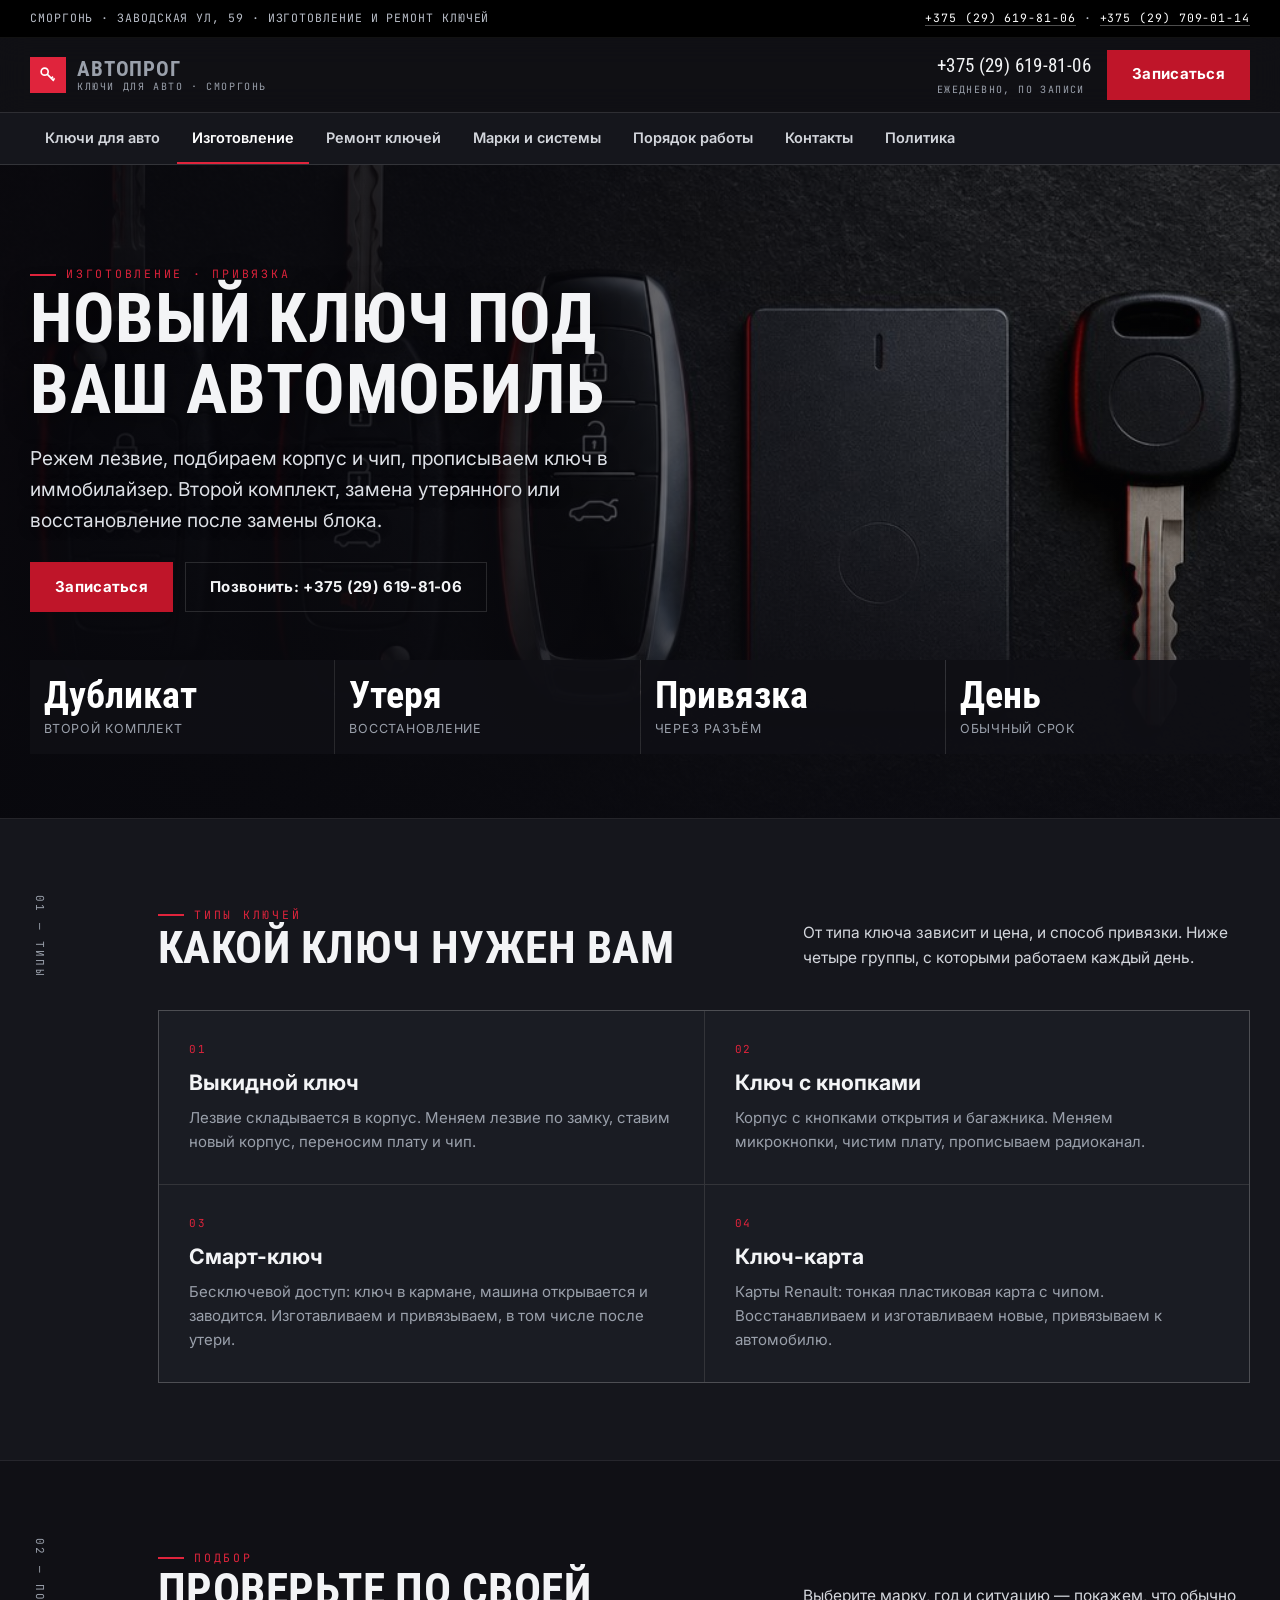
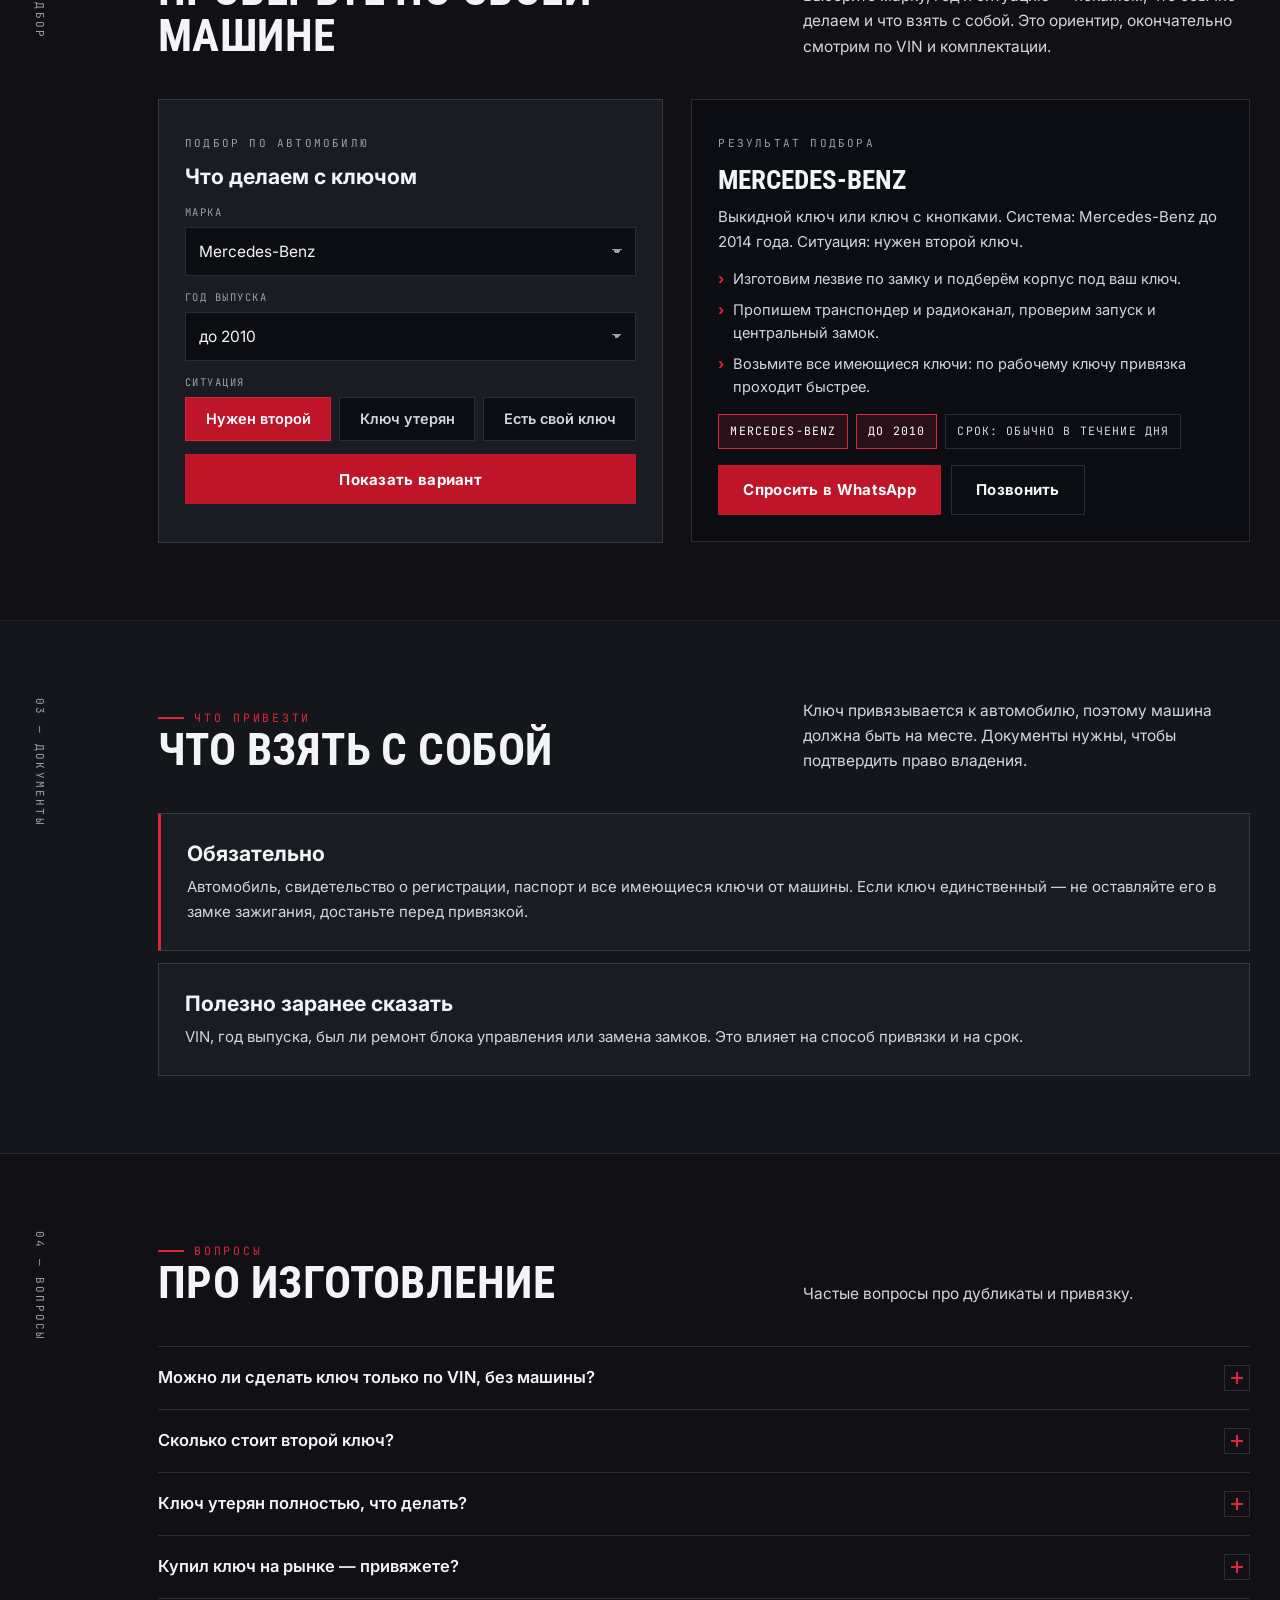
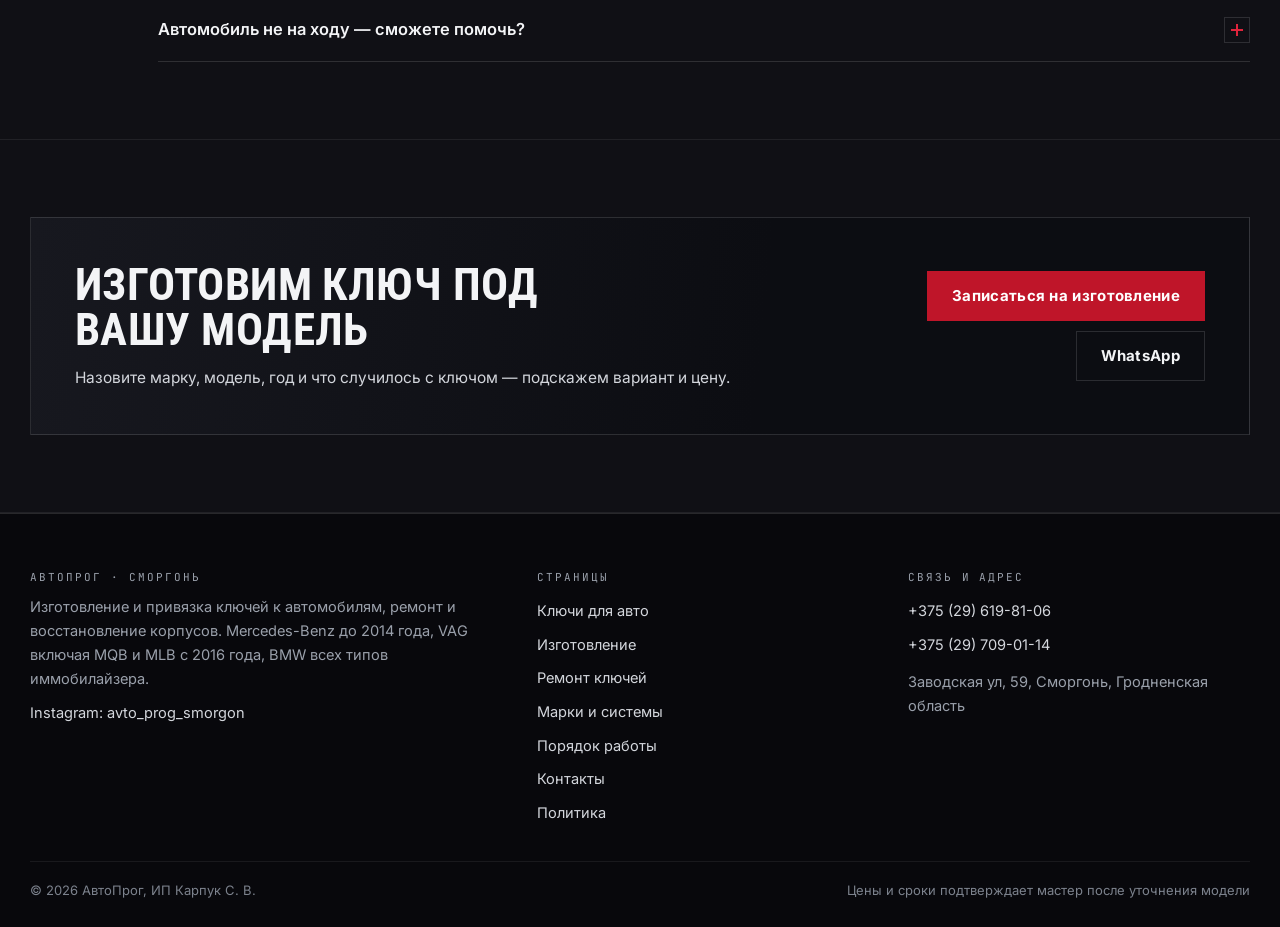
==== izgotovlenie.html @ d02c35fc "Сайт мастерской автомобильных ключей: 7 страниц, подбор ключа по авто, разбор поломки" ====
<!doctype html>
<html lang="ru"><head>
<meta charset="utf-8">
<meta name="viewport" content="width=device-width,initial-scale=1">
<title>Изготовление и привязка ключей к авто — Сморгонь, АвтоПрог</title>
<meta name="description" content="Изготовление дубликата ключа и привязка к иммобилайзеру: Mercedes-Benz до 2014, VAG MQB и MLB с 2016, BMW EWS, CAS, FEM, BDC, ключ-карты Renault. Сморгонь, Заводская 59.">
<meta name="theme-color" content="#101015">
<link rel="icon" href="assets/img/favicon.svg" type="image/svg+xml">
<link rel="preconnect" href="https://fonts.googleapis.com"><link rel="preconnect" href="https://fonts.gstatic.com" crossorigin>
<link href="https://fonts.googleapis.com/css2?family=Roboto+Condensed:wght@400;700&family=Inter:wght@400;500;600;700&family=JetBrains+Mono:wght@400;500&display=swap" rel="stylesheet">
<style>
:root{--bg:#101015;--bg2:#15161C;--panel:#1A1C23;--ink:#F3F4F6;--mut:#9AA0AB;--line:rgba(255,255,255,.13);--red:#E0243C;--red-d:#BF1529}
*{box-sizing:border-box}html{overflow-x:clip;font-size:18px}
body{margin:0;background:var(--bg);color:var(--ink);font-family:Inter,system-ui,sans-serif;line-height:1.6;overflow-x:clip}
img{display:block;max-width:100%}
a{color:inherit;text-decoration:none}
h1,h2{font-family:'Roboto Condensed',Impact,sans-serif;font-weight:700;text-transform:uppercase;line-height:1.02;margin:0}
.wrap{width:min(1220px,100% - 40px);margin:0 auto}
.hdr{position:sticky;top:0;z-index:70;background:rgba(16,16,21,.96);border-bottom:1px solid var(--line)}
.btn{display:inline-flex;align-items:center;min-height:50px;padding:0 24px;background:var(--red-d);color:#fff;font-weight:700;font-size:15px}
.strip{overflow-x:auto;border-bottom:1px solid var(--line);background:var(--bg2)}
.strip a{flex:none;padding:13px 15px;font-size:14.5px;font-weight:600;white-space:nowrap;color:#D3D6DC}
.drawer{position:fixed;inset:0;z-index:140;display:none;background:rgba(6,6,10,.72)}
.drawer[data-open="true"]{display:block}
.drawer__inner{position:fixed;inset:0;background:#101015;padding:18px;overflow-y:auto;display:flex;flex-direction:column}
.is-locked{overflow:hidden}
[hidden]{display:none!important}
</style>
<link rel="stylesheet" href="assets/css/site.v1.css">
</head><body>
<div class="topbar"><div class="wrap topbar__in">
<span>Сморгонь · Заводская ул, 59 · изготовление и ремонт ключей</span>
<span><a href="tel:+375296198106">+375 (29) 619-81-06</a> · <a href="tel:+375297090114">+375 (29) 709-01-14</a></span>
</div></div>
<header class="hdr"><div class="wrap hdr__in">
<a class="logo" href="index.html"><i><svg viewBox="0 0 24 24" width="20" height="20" fill="none" stroke="#fff" stroke-width="2"><circle cx="8" cy="8" r="4.2"/><path d="M11 11l8 8M16 16l2-2M18 18l2-2"/></svg></i><span><b>АвтоПрог</b><span>ключи для авто · Сморгонь</span></span></a>
<span class="hdr__sp"></span>
<a class="hdr__tel" href="tel:+375296198106">+375 (29) 619-81-06<span>ежедневно, по записи</span></a>
<a class="btn" href="kontakty.html">Записаться</a>
<button class="burger" id="burger" aria-label="Меню" aria-expanded="false" aria-controls="drawer"><span></span><span></span><span></span></button>
</div></header>
<nav class="strip" aria-label="Страницы"><div class="wrap strip__in"><a href="index.html">Ключи для авто</a><a href="izgotovlenie.html" aria-current="page">Изготовление</a><a href="remont.html">Ремонт ключей</a><a href="marki.html">Марки и системы</a><a href="poryadok.html">Порядок работы</a><a href="kontakty.html">Контакты</a><a href="politika.html">Политика</a></div></nav>
<main>
<section class="hero"><div class="hero__bg"><img src="assets/img/keys.jpg" alt="Шесть разных автомобильных ключей на тёмной поверхности" fetchpriority="high"></div><div class="wrap hero__in"><span class="kick">Изготовление · привязка</span><h1>Новый ключ под ваш автомобиль</h1><p class="hero__lead">Режем лезвие, подбираем корпус и чип, прописываем ключ в иммобилайзер. Второй комплект, замена утерянного или восстановление после замены блока.</p><div class="hero__cta"><a class="btn" href="kontakty.html">Записаться</a><a class="btn btn--ghost" href="tel:+375296198106">Позвонить: +375 (29) 619-81-06</a></div><div class="hero__figs"><div><b>Дубликат</b><span>второй комплект</span></div><div><b>Утеря</b><span>восстановление</span></div><div><b>Привязка</b><span>через разъём</span></div><div><b>День</b><span>обычный срок</span></div></div></div></section><section class="band band--alt"><div class="wrap"><div class="sect"><div class="sect__side"><span class="mono">01 — типы</span></div><div><div class="sect__head"><div><span class="kick">Типы ключей</span><h2>Какой ключ нужен вам</h2></div><p>От типа ключа зависит и цена, и способ привязки. Ниже четыре группы, с которыми работаем каждый день.</p></div><div class="cards"><div class="card"><span class="card__n">01</span><h3>Выкидной ключ</h3><p>Лезвие складывается в корпус. Меняем лезвие по замку, ставим новый корпус, переносим плату и чип.</p></div><div class="card"><span class="card__n">02</span><h3>Ключ с кнопками</h3><p>Корпус с кнопками открытия и багажника. Меняем микрокнопки, чистим плату, прописываем радиоканал.</p></div><div class="card"><span class="card__n">03</span><h3>Смарт-ключ</h3><p>Бесключевой доступ: ключ в кармане, машина открывается и заводится. Изготавливаем и привязываем, в том числе после утери.</p></div><div class="card"><span class="card__n">04</span><h3>Ключ-карта</h3><p>Карты Renault: тонкая пластиковая карта с чипом. Восстанавливаем и изготавливаем новые, привязываем к автомобилю.</p></div></div></div></div></div></section><section class="band "><div class="wrap"><div class="sect"><div class="sect__side"><span class="mono">02 — подбор</span></div><div><div class="sect__head"><div><span class="kick">Подбор</span><h2>Проверьте по своей машине</h2></div><p>Выберите марку, год и ситуацию — покажем, что обычно делаем и что взять с собой. Это ориентир, окончательно смотрим по VIN и комплектации.</p></div><div class="pick"><div class="pick__form"><span class="mono">Подбор по автомобилю</span><h3 style="margin:8px 0 14px">Что делаем с ключом</h3><div class="fld"><label for="keyMake">Марка</label><select id="keyMake"><option value="mercedes">Mercedes-Benz</option><option value="vag">Volkswagen, Audi, Skoda, Seat</option><option value="bmw">BMW</option><option value="renault">Renault</option><option value="other">Другая марка</option></select></div><div class="fld"><label for="keyYear">Год выпуска</label><select id="keyYear"><option value="old">до 2010</option><option value="mid">2011–2015</option><option value="new">2016–2019</option><option value="fresh">2020 и новее</option></select></div><div class="fld"><label>Ситуация</label><div class="seg" id="keySeg"><button type="button" data-t="second" aria-pressed="true">Нужен второй</button><button type="button" data-t="lost" aria-pressed="false">Ключ утерян</button><button type="button" data-t="bind" aria-pressed="false">Есть свой ключ</button></div></div><button class="btn" type="button" id="pickGo" style="width:100%">Показать вариант</button><p class="msg" id="pickMsg"></p></div><div class="pick__out" id="pickOut2"></div></div></div></div></div></section><section class="band band--alt"><div class="wrap"><div class="sect"><div class="sect__side"><span class="mono">03 — документы</span></div><div><div class="sect__head"><div><span class="kick">Что привезти</span><h2>Что взять с собой</h2></div><p>Ключ привязывается к автомобилю, поэтому машина должна быть на месте. Документы нужны, чтобы подтвердить право владения.</p></div><div class="plate plate--warn"><h3>Обязательно</h3><p>Автомобиль, свидетельство о регистрации, паспорт и все имеющиеся ключи от машины. Если ключ единственный — не оставляйте его в замке зажигания, достаньте перед привязкой.</p></div><div class="plate" style="margin-top:12px"><h3>Полезно заранее сказать</h3><p>VIN, год выпуска, был ли ремонт блока управления или замена замков. Это влияет на способ привязки и на срок.</p></div></div></div></div></section><section class="band "><div class="wrap"><div class="sect"><div class="sect__side"><span class="mono">04 — вопросы</span></div><div><div class="sect__head"><div><span class="kick">Вопросы</span><h2>Про изготовление</h2></div><p>Частые вопросы про дубликаты и привязку.</p></div><div class="faq"><div class="faq__i" data-open="false"><button class="faq__q" type="button" aria-expanded="false">Можно ли сделать ключ только по VIN, без машины?<i></i></button><div class="faq__a"><p>Для части моделей да, но не для всех: многое зависит от типа иммобилайзера. Привозите автомобиль — так надёжнее и быстрее.</p></div></div><div class="faq__i" data-open="false"><button class="faq__q" type="button" aria-expanded="false">Сколько стоит второй ключ?<i></i></button><div class="faq__a"><p>Цена зависит от типа ключа и системы привязки: смарт-ключ дороже выкидного, редкие корпуса тоже влияют. Назовите модель — скажем цену до приезда.</p></div></div><div class="faq__i" data-open="false"><button class="faq__q" type="button" aria-expanded="false">Ключ утерян полностью, что делать?<i></i></button><div class="faq__a"><p>Приезжайте на машине. Для многих моделей изготовим новый ключ и привяжем, при необходимости удалим из памяти утерянный.</p></div></div><div class="faq__i" data-open="false"><button class="faq__q" type="button" aria-expanded="false">Купил ключ на рынке — привяжете?<i></i></button><div class="faq__a"><p>Да, если он подходит по частоте и типу чипа. Проверим на месте; если не подойдёт — подберём свой.</p></div></div><div class="faq__i" data-open="false"><button class="faq__q" type="button" aria-expanded="false">Автомобиль не на ходу — сможете помочь?<i></i></button><div class="faq__a"><p>Скажите об этом заранее: по части моделей привязку можно сделать без запуска двигателя, но нужен доступ к разъёму и питание.</p></div></div></div></div></div></div></section><section class="band"><div class="wrap"><div class="cta"><div><h2>Изготовим ключ под вашу модель</h2><p>Назовите марку, модель, год и что случилось с ключом — подскажем вариант и цену.</p></div><div class="cta__act"><a class="btn" href="kontakty.html">Записаться на изготовление</a><a class="btn btn--ghost" href="https://wa.me/375296198106">WhatsApp</a></div></div></div></section></main>
<footer class="foot"><div class="wrap">
<div class="foot__grid">
<div><h4>АвтоПрог · Сморгонь</h4><p>Изготовление и привязка ключей к автомобилям, ремонт и восстановление корпусов. Mercedes-Benz до 2014 года, VAG включая MQB и MLB с 2016 года, BMW всех типов иммобилайзера.</p>
<p style="margin-top:10px"><a href="https://www.instagram.com/avto_prog_smorgon/" target="_blank" rel="noopener" style="padding:0">Instagram: avto_prog_smorgon</a></p></div>
<div><h4>Страницы</h4><a href="index.html">Ключи для авто</a><a href="izgotovlenie.html">Изготовление</a><a href="remont.html">Ремонт ключей</a><a href="marki.html">Марки и системы</a><a href="poryadok.html">Порядок работы</a><a href="kontakty.html">Контакты</a><a href="politika.html">Политика</a></div>
<div><h4>Связь и адрес</h4>
<a href="tel:+375296198106">+375 (29) 619-81-06</a><a href="tel:+375297090114">+375 (29) 709-01-14</a>
<p style="margin-top:8px">Заводская ул, 59, Сморгонь, Гродненская область</p></div>
</div>
<div class="foot__bot"><span>© 2026 АвтоПрог, ИП Карпук С. В.</span><span>Цены и сроки подтверждает мастер после уточнения модели</span></div>
</div></footer>
<div class="fbar">
<a href="tel:+375296198106"><svg viewBox="0 0 24 24"><path d="M5 4h4l2 5-2.5 1.5a12 12 0 0 0 5 5L15 13l5 2v4a2 2 0 0 1-2 2A16 16 0 0 1 3 6a2 2 0 0 1 2-2z"/></svg>Позвонить</a>
<a href="https://wa.me/375296198106"><svg viewBox="0 0 24 24"><path d="M12 3a9 9 0 0 0-7.8 13.5L3 21l4.6-1.2A9 9 0 1 0 12 3z"/></svg>WhatsApp</a>
<a href="viber://chat?number=%2B375296198106"><svg viewBox="0 0 24 24"><path d="M12 3c5 0 9 3.4 9 7.6 0 4.2-4 7.6-9 7.6-1 0-2-.1-2.9-.4L5 20l.8-3.2C4.1 15.3 3 13.1 3 10.6 3 6.4 7 3 12 3z"/></svg>Viber</a>
<a href="https://t.me/+375296198106" target="_blank" rel="noopener"><svg viewBox="0 0 24 24"><path d="M21 4L3 11l5 2 2 6 3-4 5 3z"/></svg>Telegram</a>
</div>
<div class="drawer" id="drawer" data-open="false" aria-hidden="true"><div class="drawer__inner">
<div class="drawer__top"><span class="mono">Меню</span><button class="drawer__close" id="drawerClose" aria-label="Закрыть меню"></button></div>
<a href="index.html">Ключи для авто</a><a href="izgotovlenie.html">Изготовление</a><a href="remont.html">Ремонт ключей</a><a href="marki.html">Марки и системы</a><a href="poryadok.html">Порядок работы</a><a href="kontakty.html">Контакты</a><a href="politika.html">Политика</a>
<a class="btn" href="https://wa.me/375296198106" target="_blank" rel="noopener" style="margin-top:18px">Написать в WhatsApp</a>
</div></div>
<script src="assets/js/main.v1.js" defer></script>
</body></html>
---- assets/css/site.v1.css ----
:root{
--bg:#101015;--bg2:#15161C;--panel:#1A1C23;--panel2:#22242D;
--ink:#F3F4F6;--ink2:#D3D6DC;--mut:#9AA0AB;--line:rgba(255,255,255,.13);--line2:rgba(255,255,255,.07);
--red:#E0243C;--red-d:#BF1529;--red-s:rgba(224,36,60,.14);--ok:#3FBF7F;
--f-d:'Roboto Condensed','Arial Narrow',Impact,sans-serif;
--f-t:'Inter','Segoe UI',system-ui,sans-serif;
--f-m:'JetBrains Mono',ui-monospace,monospace;
--sh:0 22px 60px rgba(0,0,0,.45)}
*{box-sizing:border-box}
html{-webkit-text-size-adjust:100%;font-size:18px;overflow-x:clip;scroll-behavior:smooth}
body{margin:0;background:var(--bg);color:var(--ink);font-family:var(--f-t);font-size:18px;line-height:1.62;overflow-x:clip;-webkit-font-smoothing:antialiased}
img{display:block;max-width:100%;height:auto}
a{color:inherit;text-decoration:none}
h1,h2,h3,h4{font-family:var(--f-d);font-weight:700;line-height:1.02;margin:0;letter-spacing:.01em;text-transform:uppercase}
h1{font-size:clamp(2.3rem,5.4vw,4.6rem)}
h2{font-size:clamp(1.7rem,3.5vw,2.9rem)}
h3{font-size:1.18rem;text-transform:none;letter-spacing:0;font-family:var(--f-t);font-weight:700;line-height:1.28}
p{margin:0}
ul{margin:0;padding:0;list-style:none}
.wrap{width:min(1220px,100% - 40px);margin:0 auto}
.mono{font-family:var(--f-m);font-size:11px;letter-spacing:.2em;text-transform:uppercase;color:var(--mut)}
.kick{display:inline-flex;align-items:center;gap:10px;font-family:var(--f-m);font-size:11.5px;letter-spacing:.24em;text-transform:uppercase;color:var(--red)}
.kick::before{content:"";width:26px;height:2px;background:currentColor}
.topbar{background:#000;border-bottom:1px solid var(--line2)}
.topbar__in{display:flex;justify-content:space-between;gap:14px;flex-wrap:wrap;padding:9px 0;font-family:var(--f-m);font-size:11.5px;letter-spacing:.08em;color:#B9BEC8;text-transform:uppercase}
.topbar a{color:#fff;border-bottom:1px solid rgba(255,255,255,.3)}
.hdr{position:sticky;top:0;z-index:70;background:rgba(16,16,21,.94);backdrop-filter:blur(14px);border-bottom:1px solid var(--line)}
.hdr__in{display:flex;align-items:center;gap:16px;padding:12px 0}
.logo{display:flex;align-items:center;gap:11px;line-height:1.1;flex:none}
.logo i{width:36px;height:36px;flex:none;background:var(--red);display:grid;place-items:center;font-family:var(--f-d);font-size:19px;color:#fff}
.logo b{font-family:var(--f-d);font-size:21px;text-transform:uppercase;letter-spacing:.04em;font-weight:700}
.logo span{display:block;font-family:var(--f-m);font-size:10px;letter-spacing:.16em;text-transform:uppercase;color:var(--mut)}
.hdr__sp{flex:1}
.hdr__tel{font-family:var(--f-d);font-size:19px;letter-spacing:.02em;white-space:nowrap}
.hdr__tel span{display:block;font-family:var(--f-m);font-size:10px;letter-spacing:.14em;color:var(--mut);text-transform:uppercase}
.btn{display:inline-flex;align-items:center;justify-content:center;gap:9px;min-height:50px;padding:0 24px;border:1px solid var(--red-d);background:var(--red-d);color:#fff;font-family:var(--f-t);font-weight:700;font-size:15px;letter-spacing:.02em;cursor:pointer;transition:.18s}
.btn:hover{background:var(--red);border-color:var(--red)}
.btn--ghost{background:transparent;border-color:var(--line);color:var(--ink)}
.btn--ghost:hover{background:rgba(255,255,255,.06);border-color:rgba(255,255,255,.4)}
.btn--red{background:transparent;border-color:var(--red);color:var(--ink)}
.burger{display:none;flex-direction:column;justify-content:center;gap:5px;width:48px;height:48px;background:none;border:1px solid var(--line);cursor:pointer;padding:0 12px;flex:none}
.burger span{height:2px;background:var(--ink);display:block;transition:.2s}
.strip{border-bottom:1px solid var(--line);background:var(--bg2)}
.strip__in{display:flex;gap:2px;overflow-x:auto;scrollbar-width:none;-webkit-overflow-scrolling:touch;position:relative}
.strip__in::-webkit-scrollbar{display:none}
.strip a{flex:none;padding:13px 15px;font-size:14.5px;font-weight:600;color:var(--ink2);border-bottom:2px solid transparent;white-space:nowrap}
.strip a:hover{color:#fff}
.strip a[aria-current]{color:#fff;border-color:var(--red)}


/* герой */
.hero{position:relative;background:#05050A;overflow:hidden;border-bottom:1px solid var(--line)}
.hero__bg{position:absolute;inset:0}
.hero__bg img{width:100%;height:100%;object-fit:cover;object-position:62% 50%}
.hero__bg::after{content:"";position:absolute;inset:0;background:
linear-gradient(94deg,rgba(8,8,13,.94) 0%,rgba(9,9,14,.86) 38%,rgba(10,10,16,.34) 66%,rgba(10,10,16,.12) 100%),
linear-gradient(0deg,rgba(10,10,16,.86) 0%,rgba(10,10,16,0) 46%)}
.hero__in{position:relative;padding:clamp(48px,7vw,96px) 0 clamp(40px,5vw,64px)}
.hero h1{max-width:19ch;text-shadow:0 2px 26px rgba(0,0,0,.55)}
.hero__lead{max-width:56ch;margin-top:18px;font-size:clamp(1rem,1.5vw,1.16rem);color:#DDE0E6;text-shadow:0 1px 12px rgba(0,0,0,.6)}
.hero__cta{display:flex;flex-wrap:wrap;gap:12px;margin-top:26px}
.hero__figs{display:grid;grid-template-columns:repeat(4,1fr);gap:1px;margin-top:clamp(30px,4vw,48px);background:var(--line)}
.hero__figs div{background:rgba(12,12,18,.92);padding:16px 14px}
.hero__figs b{display:block;font-family:var(--f-d);font-size:clamp(1.5rem,3vw,2.3rem);color:#fff;line-height:1}
.hero__figs span{display:block;margin-top:6px;font-size:12.5px;line-height:1.35;color:var(--mut);text-transform:uppercase;letter-spacing:.06em}
@media(max-width:760px){.hero__figs{grid-template-columns:repeat(2,1fr)}}

/* секции */
.band{padding:clamp(46px,6vw,86px) 0;border-bottom:1px solid var(--line2)}
.band--alt{background:var(--bg2)}
.band--panel{background:var(--panel)}
.sect__head{display:grid;gap:14px;margin-bottom:clamp(24px,3.4vw,40px)}
@media(min-width:900px){.sect__head{grid-template-columns:1.15fr .85fr;align-items:end;gap:40px}
.sect__head p{font-size:15.5px;color:var(--ink2)}}
.sect{display:grid;gap:24px}
@media(min-width:980px){.sect{grid-template-columns:96px minmax(0,1fr);gap:32px;align-items:start}
.sect__side{position:sticky;top:110px}}
.sect__side .mono{writing-mode:vertical-rl}
@media(max-width:979px){.sect__side{display:none}}

/* карточки услуг */
.cards{display:grid;gap:1px;background:var(--line);border:1px solid var(--line)}
@media(min-width:760px){.cards{grid-template-columns:repeat(2,1fr)}}
@media(min-width:1080px){.cards--3{grid-template-columns:repeat(3,1fr)}}
.card{background:var(--panel);padding:clamp(20px,2.6vw,30px);display:flex;flex-direction:column;gap:10px;position:relative;transition:.2s}
.card:hover{background:var(--panel2)}
.card__n{font-family:var(--f-m);font-size:11px;letter-spacing:.18em;color:var(--red)}
.card p{font-size:15px;color:var(--mut);line-height:1.6}
.card__more{margin-top:auto;padding-top:8px;font-family:var(--f-m);font-size:11.5px;letter-spacing:.16em;text-transform:uppercase;color:#fff}
.card__more::after{content:" →";color:var(--red)}

/* строки-таблица */
.rows{border-top:1px solid var(--line)}
.row{display:grid;gap:6px;padding:18px 0;border-bottom:1px solid var(--line)}
@media(min-width:820px){.row{grid-template-columns:minmax(0,1fr) 220px;gap:24px;align-items:baseline}}
.row h3{font-size:1.05rem}
.row p{font-size:14.6px;color:var(--mut);margin-top:5px}
.row__p{font-family:var(--f-d);font-size:1.15rem;letter-spacing:.02em;color:#fff;text-transform:uppercase}
@media(min-width:820px){.row__p{text-align:right}}

/* чипы и плашки */
.chips{display:flex;flex-wrap:wrap;gap:8px;margin-top:16px}
.chip{font-family:var(--f-m);font-size:11.5px;letter-spacing:.1em;text-transform:uppercase;border:1px solid var(--line);padding:7px 11px;color:var(--ink2)}
.chip--on{border-color:var(--red);color:#fff;background:var(--red-s)}
.plate{background:var(--panel);border:1px solid var(--line);padding:clamp(18px,2.4vw,26px)}
.plate h3{margin-bottom:8px}
.plate p{font-size:15px;color:var(--ink2)}
.plate--warn{border-left:3px solid var(--red)}

/* FAQ */
.faq{border-top:1px solid var(--line)}
.faq__i{border-bottom:1px solid var(--line)}
.faq__q{width:100%;display:flex;justify-content:space-between;gap:18px;align-items:center;padding:18px 0;background:none;border:0;color:var(--ink);font:600 16.5px/1.4 var(--f-t);text-align:left;cursor:pointer}
.faq__q:hover{color:#fff}
.faq__q i{flex:none;width:26px;height:26px;border:1px solid var(--line);display:grid;place-items:center;position:relative;font-style:normal}
.faq__q i::before,.faq__q i::after{content:"";position:absolute;background:var(--red)}
.faq__q i::before{width:12px;height:2px}
.faq__q i::after{width:2px;height:12px;transition:.2s}
.faq__i[data-open="true"] .faq__q i::after{transform:scaleY(0)}
.faq__a{display:none;padding:0 0 20px;max-width:80ch;font-size:15.2px;color:var(--ink2)}
.faq__i[data-open="true"] .faq__a{display:block}

/* подборщик ключа */
.pick{display:grid;gap:20px}
@media(min-width:940px){.pick{grid-template-columns:minmax(0,.95fr) minmax(0,1.05fr);gap:28px;align-items:start}}
.pick__form{background:var(--panel);border:1px solid var(--line);padding:clamp(18px,2.4vw,26px)}
.pick__out{background:#0C0D12;border:1px solid var(--line);padding:clamp(18px,2.4vw,26px);min-height:260px}
.pick__out h3{font-family:var(--f-d);font-size:1.5rem;text-transform:uppercase;font-weight:700}
.pick__out p{font-size:15px;color:var(--ink2);margin-top:8px}
.pick__list{margin-top:14px;display:grid;gap:7px;font-size:14.6px;color:var(--ink2)}
.pick__list li{display:flex;gap:9px}
.pick__list li::before{content:"›";color:var(--red);font-weight:700}
.pick__meta{display:flex;flex-wrap:wrap;gap:8px;margin-top:14px}
.fld{display:grid;gap:6px;margin-bottom:13px}
.fld label{font-family:var(--f-m);font-size:10.5px;letter-spacing:.14em;text-transform:uppercase;color:var(--mut)}
.fld input,.fld select,.fld textarea{width:100%;min-width:0;min-height:48px;background:#0C0D12;border:1px solid var(--line);color:var(--ink);padding:11px 13px;font:inherit;font-size:15.5px}
.fld select{appearance:none;background-image:linear-gradient(45deg,transparent 50%,var(--mut) 50%),linear-gradient(135deg,var(--mut) 50%,transparent 50%);background-position:calc(100% - 18px) 21px,calc(100% - 13px) 21px;background-size:5px 5px;background-repeat:no-repeat}
.fld input:focus,.fld select:focus,.fld textarea:focus{outline:none;border-color:var(--red)}
.seg{display:flex;flex-wrap:wrap;gap:8px}
.seg button{flex:1 1 auto;min-height:44px;padding:0 14px;background:#0C0D12;border:1px solid var(--line);color:var(--ink2);font:600 14.5px/1 var(--f-t);cursor:pointer}
.seg button[aria-pressed="true"]{background:var(--red-d);border-color:var(--red);color:#fff}
.msg{font-size:14.4px;margin-top:12px;color:var(--ok)}
.msg--err{color:#FF8095}


/* CTA-полоса */
.cta{background:linear-gradient(96deg,#17181F 0%,#0C0D12 60%);border:1px solid var(--line);padding:clamp(24px,4vw,44px);display:grid;gap:20px}
@media(min-width:900px){.cta{grid-template-columns:1.3fr .7fr;align-items:center;gap:36px}}
.cta h2{max-width:24ch}
.cta p{margin-top:12px;color:var(--ink2);font-size:15.5px}
.cta__act{display:flex;flex-wrap:wrap;gap:10px}
@media(min-width:900px){.cta__act{justify-content:flex-end}}

/* галерея */
.gal{display:grid;gap:8px;grid-template-columns:repeat(2,1fr)}
@media(min-width:800px){.gal{grid-template-columns:repeat(4,1fr)}}
.gal figure{margin:0;position:relative;background:var(--panel);overflow:hidden}
.gal img{width:100%;aspect-ratio:4/3;object-fit:cover;transition:.35s}
.gal figure:hover img{transform:scale(1.03)}
.gal figcaption{padding:9px 11px;font-family:var(--f-m);font-size:10.5px;letter-spacing:.1em;text-transform:uppercase;color:var(--mut)}

/* форма */
.form{background:var(--panel);border:1px solid var(--line);padding:clamp(18px,2.6vw,28px)}
.form__row{display:grid;gap:0 14px}
@media(min-width:700px){.form__row{grid-template-columns:1fr 1fr}}
.formout{margin-top:12px;font-size:14.4px;color:var(--ok)}

/* подвал */
.foot{background:#08080C;border-top:1px solid var(--line);padding:clamp(34px,5vw,58px) 0 26px;margin-bottom:0}
.foot__grid{display:grid;gap:28px}
@media(min-width:860px){.foot__grid{grid-template-columns:1.4fr 1fr 1fr}}
.foot h4{font-family:var(--f-m);font-size:11px;letter-spacing:.18em;text-transform:uppercase;color:var(--mut);margin-bottom:12px;font-weight:400}
.foot a{display:block;padding:5px 0;font-size:14.6px;color:var(--ink2)}
.foot a:hover{color:#fff}
.foot p{font-size:14.6px;color:var(--mut);line-height:1.65}
.foot__bot{display:flex;justify-content:space-between;gap:14px;flex-wrap:wrap;margin-top:30px;padding-top:18px;border-top:1px solid var(--line2);font-size:13px;color:#7C828D}

/* мобильная полоса */
.fbar{display:none}
@media(max-width:940px){
.burger{display:flex}
.hdr__tel{display:none}
.hdr .btn{display:none}
.fbar{display:grid;grid-template-columns:repeat(4,1fr);position:fixed;left:0;right:0;bottom:0;z-index:80;background:#0B0B10;border-top:1px solid var(--line);padding-bottom:env(safe-area-inset-bottom)}
.fbar a{display:flex;flex-direction:column;align-items:center;justify-content:center;gap:4px;padding:9px 4px;font-size:11px;color:var(--ink2);min-height:58px}
.fbar svg{width:19px;height:19px;stroke:currentColor;fill:none;stroke-width:1.8}
.fbar a:first-child{color:#fff;background:var(--red-d)}
body{padding-bottom:62px}
}

/* панель меню */
.drawer{position:fixed;inset:0;z-index:140;display:none;background:rgba(6,6,10,.72)}
.drawer[data-open="true"]{display:block}
.drawer__inner{position:fixed;inset:0;background:var(--bg);padding:18px;overflow-y:auto;display:flex;flex-direction:column;gap:2px}
.drawer__top{display:flex;justify-content:space-between;align-items:center;padding-bottom:14px;border-bottom:1px solid var(--line);margin-bottom:8px}
.drawer a{display:flex;align-items:center;min-height:54px;border-bottom:1px solid var(--line2);font-family:var(--f-d);font-size:19px;text-transform:uppercase;letter-spacing:.03em}
.drawer__close{width:48px;height:48px;border:1px solid var(--line);background:none;position:relative;cursor:pointer}
.drawer__close::before,.drawer__close::after{content:"";position:absolute;left:13px;right:13px;top:50%;height:2px;background:var(--ink)}
.drawer__close::before{transform:rotate(45deg)}
.drawer__close::after{transform:rotate(-45deg)}
.is-locked{overflow:hidden}
[hidden]{display:none!important}
@media(prefers-reduced-motion:reduce){*{transition:none!important;animation:none!important}}
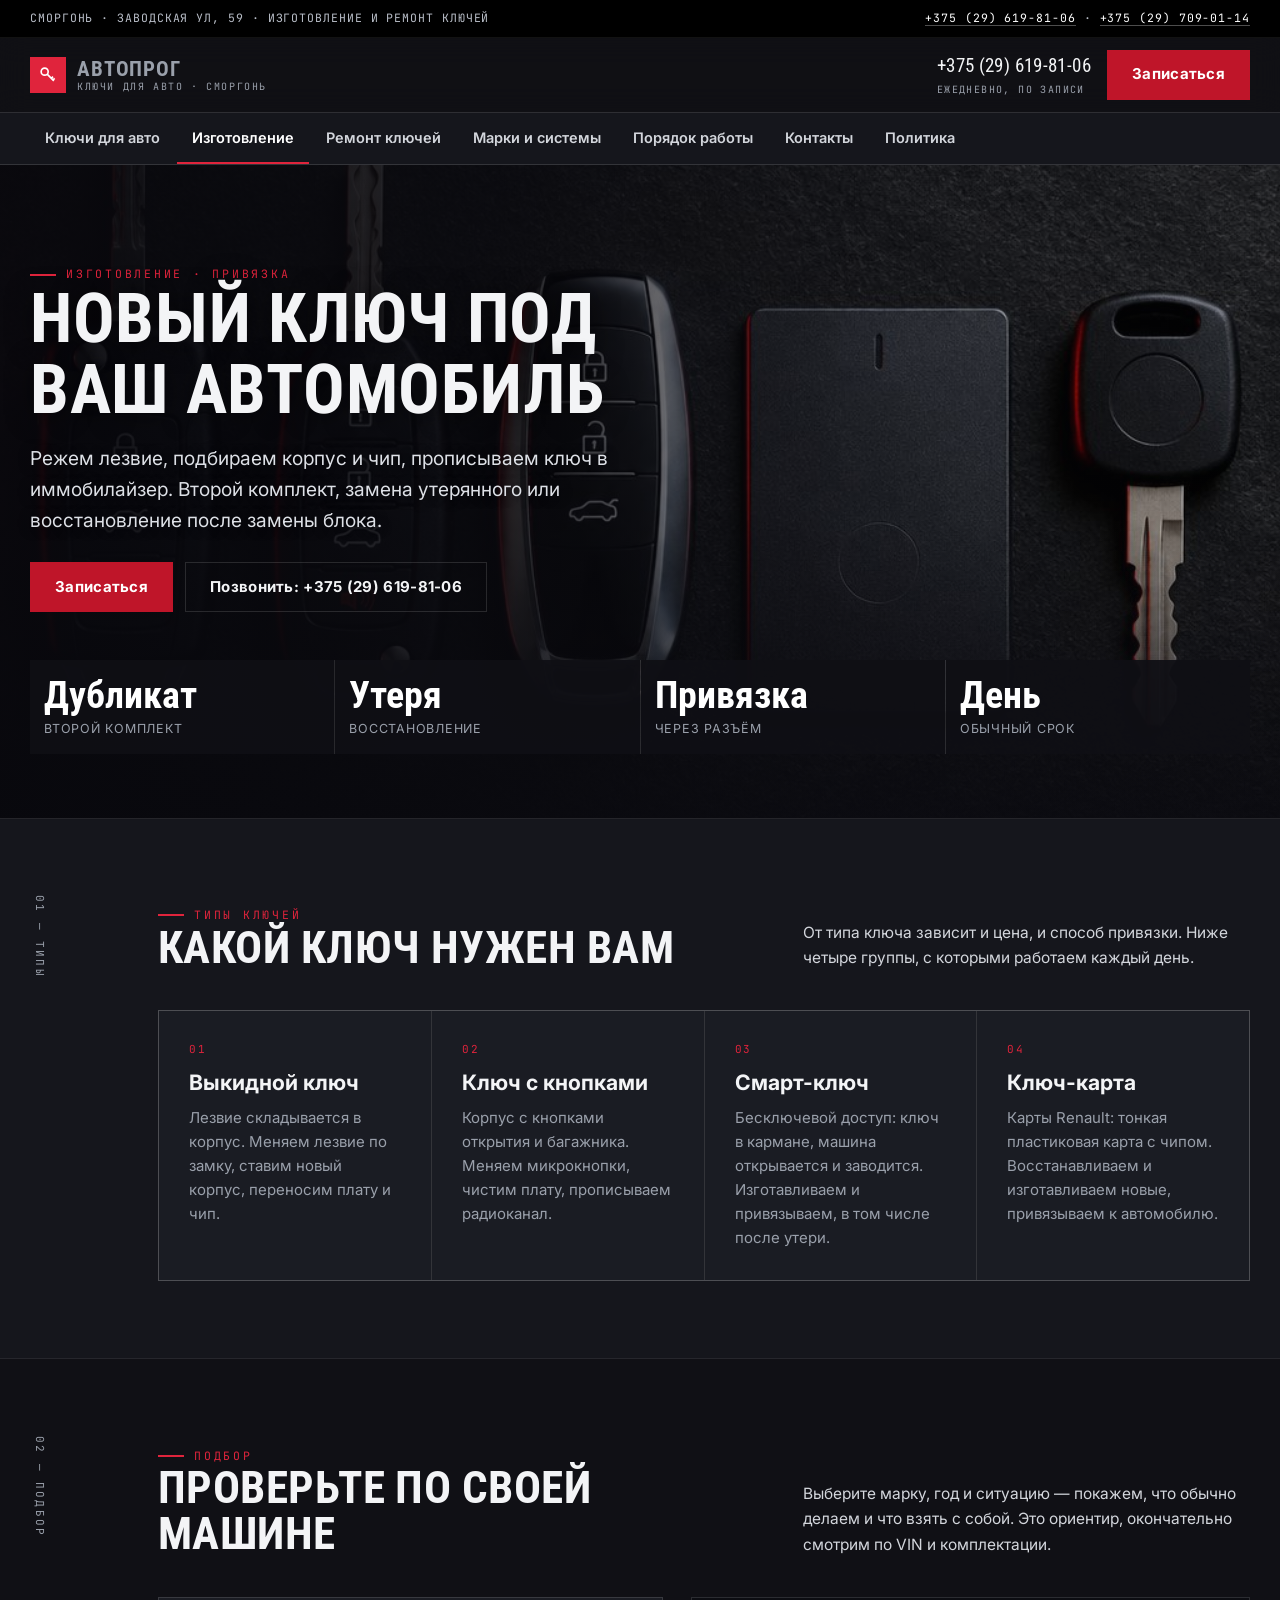
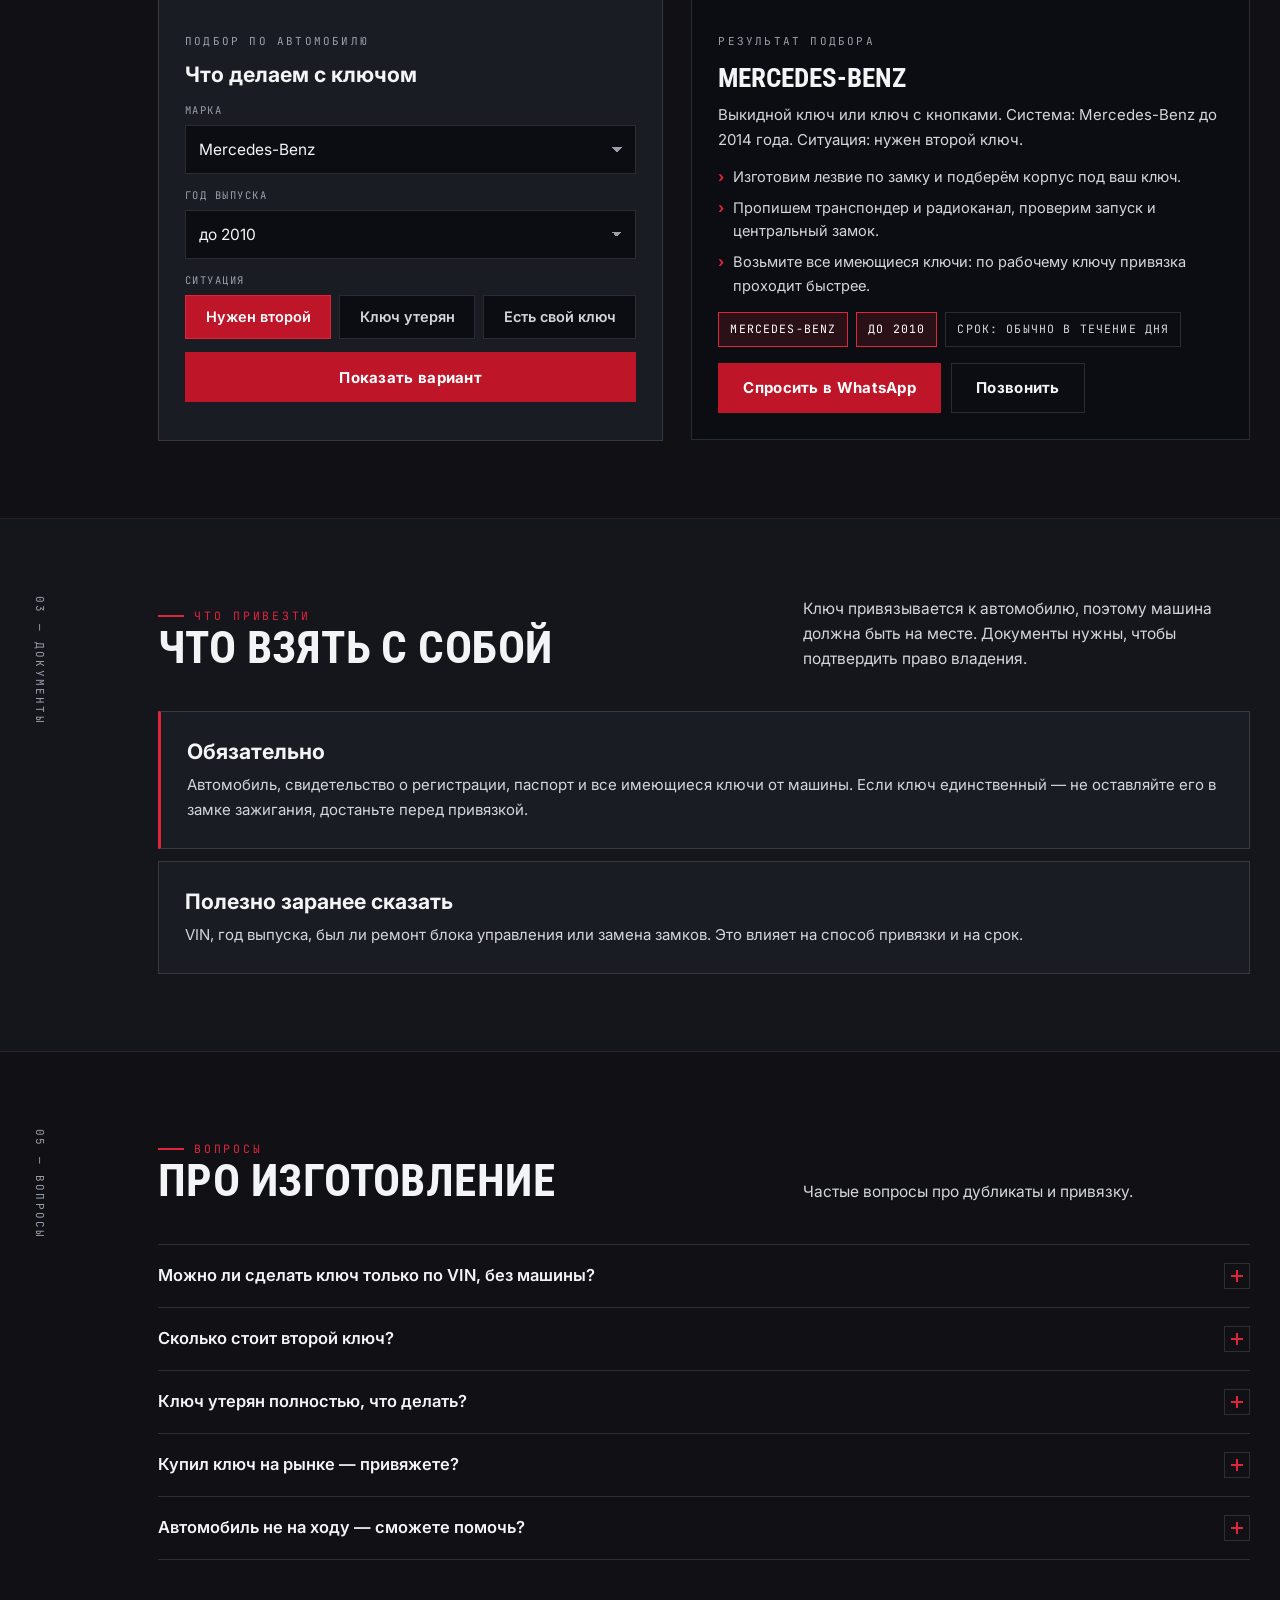
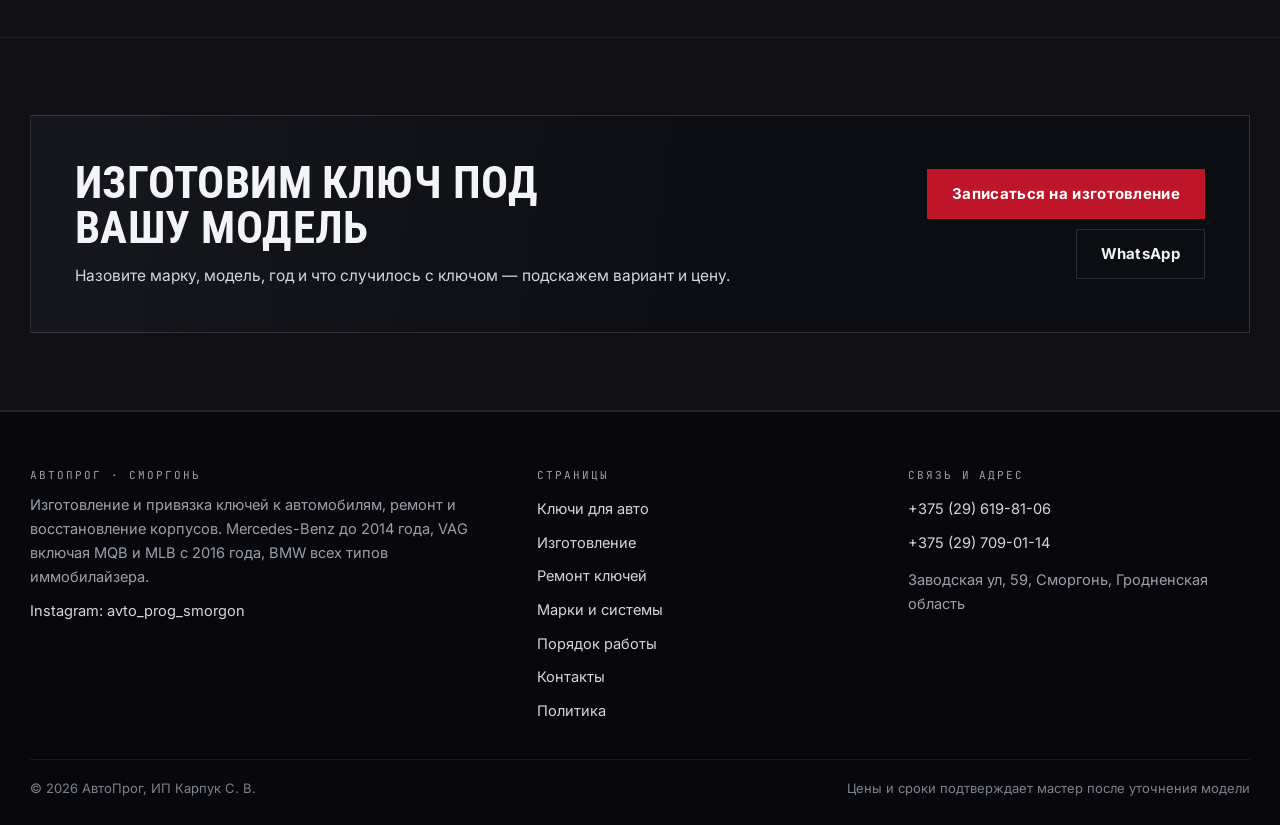
==== commit bb391445: "Сетка секций: контент на всю ширину, карточки auto-fit, сайдбар только при наличии" ====
--- a/izgotovlenie.html
+++ b/izgotovlenie.html
@@ -41,7 +41,7 @@
 </div></header>
 <nav class="strip" aria-label="Страницы"><div class="wrap strip__in"><a href="index.html">Ключи для авто</a><a href="izgotovlenie.html" aria-current="page">Изготовление</a><a href="remont.html">Ремонт ключей</a><a href="marki.html">Марки и системы</a><a href="poryadok.html">Порядок работы</a><a href="kontakty.html">Контакты</a><a href="politika.html">Политика</a></div></nav>
 <main>
-<section class="hero"><div class="hero__bg"><img src="assets/img/keys.jpg" alt="Шесть разных автомобильных ключей на тёмной поверхности" fetchpriority="high"></div><div class="wrap hero__in"><span class="kick">Изготовление · привязка</span><h1>Новый ключ под ваш автомобиль</h1><p class="hero__lead">Режем лезвие, подбираем корпус и чип, прописываем ключ в иммобилайзер. Второй комплект, замена утерянного или восстановление после замены блока.</p><div class="hero__cta"><a class="btn" href="kontakty.html">Записаться</a><a class="btn btn--ghost" href="tel:+375296198106">Позвонить: +375 (29) 619-81-06</a></div><div class="hero__figs"><div><b>Дубликат</b><span>второй комплект</span></div><div><b>Утеря</b><span>восстановление</span></div><div><b>Привязка</b><span>через разъём</span></div><div><b>День</b><span>обычный срок</span></div></div></div></section><section class="band band--alt"><div class="wrap"><div class="sect"><div class="sect__side"><span class="mono">01 — типы</span></div><div><div class="sect__head"><div><span class="kick">Типы ключей</span><h2>Какой ключ нужен вам</h2></div><p>От типа ключа зависит и цена, и способ привязки. Ниже четыре группы, с которыми работаем каждый день.</p></div><div class="cards"><div class="card"><span class="card__n">01</span><h3>Выкидной ключ</h3><p>Лезвие складывается в корпус. Меняем лезвие по замку, ставим новый корпус, переносим плату и чип.</p></div><div class="card"><span class="card__n">02</span><h3>Ключ с кнопками</h3><p>Корпус с кнопками открытия и багажника. Меняем микрокнопки, чистим плату, прописываем радиоканал.</p></div><div class="card"><span class="card__n">03</span><h3>Смарт-ключ</h3><p>Бесключевой доступ: ключ в кармане, машина открывается и заводится. Изготавливаем и привязываем, в том числе после утери.</p></div><div class="card"><span class="card__n">04</span><h3>Ключ-карта</h3><p>Карты Renault: тонкая пластиковая карта с чипом. Восстанавливаем и изготавливаем новые, привязываем к автомобилю.</p></div></div></div></div></div></section><section class="band "><div class="wrap"><div class="sect"><div class="sect__side"><span class="mono">02 — подбор</span></div><div><div class="sect__head"><div><span class="kick">Подбор</span><h2>Проверьте по своей машине</h2></div><p>Выберите марку, год и ситуацию — покажем, что обычно делаем и что взять с собой. Это ориентир, окончательно смотрим по VIN и комплектации.</p></div><div class="pick"><div class="pick__form"><span class="mono">Подбор по автомобилю</span><h3 style="margin:8px 0 14px">Что делаем с ключом</h3><div class="fld"><label for="keyMake">Марка</label><select id="keyMake"><option value="mercedes">Mercedes-Benz</option><option value="vag">Volkswagen, Audi, Skoda, Seat</option><option value="bmw">BMW</option><option value="renault">Renault</option><option value="other">Другая марка</option></select></div><div class="fld"><label for="keyYear">Год выпуска</label><select id="keyYear"><option value="old">до 2010</option><option value="mid">2011–2015</option><option value="new">2016–2019</option><option value="fresh">2020 и новее</option></select></div><div class="fld"><label>Ситуация</label><div class="seg" id="keySeg"><button type="button" data-t="second" aria-pressed="true">Нужен второй</button><button type="button" data-t="lost" aria-pressed="false">Ключ утерян</button><button type="button" data-t="bind" aria-pressed="false">Есть свой ключ</button></div></div><button class="btn" type="button" id="pickGo" style="width:100%">Показать вариант</button><p class="msg" id="pickMsg"></p></div><div class="pick__out" id="pickOut2"></div></div></div></div></div></section><section class="band band--alt"><div class="wrap"><div class="sect"><div class="sect__side"><span class="mono">03 — документы</span></div><div><div class="sect__head"><div><span class="kick">Что привезти</span><h2>Что взять с собой</h2></div><p>Ключ привязывается к автомобилю, поэтому машина должна быть на месте. Документы нужны, чтобы подтвердить право владения.</p></div><div class="plate plate--warn"><h3>Обязательно</h3><p>Автомобиль, свидетельство о регистрации, паспорт и все имеющиеся ключи от машины. Если ключ единственный — не оставляйте его в замке зажигания, достаньте перед привязкой.</p></div><div class="plate" style="margin-top:12px"><h3>Полезно заранее сказать</h3><p>VIN, год выпуска, был ли ремонт блока управления или замена замков. Это влияет на способ привязки и на срок.</p></div></div></div></div></section><section class="band "><div class="wrap"><div class="sect"><div class="sect__side"><span class="mono">04 — вопросы</span></div><div><div class="sect__head"><div><span class="kick">Вопросы</span><h2>Про изготовление</h2></div><p>Частые вопросы про дубликаты и привязку.</p></div><div class="faq"><div class="faq__i" data-open="false"><button class="faq__q" type="button" aria-expanded="false">Можно ли сделать ключ только по VIN, без машины?<i></i></button><div class="faq__a"><p>Для части моделей да, но не для всех: многое зависит от типа иммобилайзера. Привозите автомобиль — так надёжнее и быстрее.</p></div></div><div class="faq__i" data-open="false"><button class="faq__q" type="button" aria-expanded="false">Сколько стоит второй ключ?<i></i></button><div class="faq__a"><p>Цена зависит от типа ключа и системы привязки: смарт-ключ дороже выкидного, редкие корпуса тоже влияют. Назовите модель — скажем цену до приезда.</p></div></div><div class="faq__i" data-open="false"><button class="faq__q" type="button" aria-expanded="false">Ключ утерян полностью, что делать?<i></i></button><div class="faq__a"><p>Приезжайте на машине. Для многих моделей изготовим новый ключ и привяжем, при необходимости удалим из памяти утерянный.</p></div></div><div class="faq__i" data-open="false"><button class="faq__q" type="button" aria-expanded="false">Купил ключ на рынке — привяжете?<i></i></button><div class="faq__a"><p>Да, если он подходит по частоте и типу чипа. Проверим на месте; если не подойдёт — подберём свой.</p></div></div><div class="faq__i" data-open="false"><button class="faq__q" type="button" aria-expanded="false">Автомобиль не на ходу — сможете помочь?<i></i></button><div class="faq__a"><p>Скажите об этом заранее: по части моделей привязку можно сделать без запуска двигателя, но нужен доступ к разъёму и питание.</p></div></div></div></div></div></div></section><section class="band"><div class="wrap"><div class="cta"><div><h2>Изготовим ключ под вашу модель</h2><p>Назовите марку, модель, год и что случилось с ключом — подскажем вариант и цену.</p></div><div class="cta__act"><a class="btn" href="kontakty.html">Записаться на изготовление</a><a class="btn btn--ghost" href="https://wa.me/375296198106">WhatsApp</a></div></div></div></section></main>
+<section class="hero"><div class="hero__bg"><img src="assets/img/keys.jpg" alt="Шесть разных автомобильных ключей на тёмной поверхности" fetchpriority="high"></div><div class="wrap hero__in"><span class="kick">Изготовление · привязка</span><h1>Новый ключ под ваш автомобиль</h1><p class="hero__lead">Режем лезвие, подбираем корпус и чип, прописываем ключ в иммобилайзер. Второй комплект, замена утерянного или восстановление после замены блока.</p><div class="hero__cta"><a class="btn" href="kontakty.html">Записаться</a><a class="btn btn--ghost" href="tel:+375296198106">Позвонить: +375 (29) 619-81-06</a></div><div class="hero__figs"><div><b>Дубликат</b><span>второй комплект</span></div><div><b>Утеря</b><span>восстановление</span></div><div><b>Привязка</b><span>через разъём</span></div><div><b>День</b><span>обычный срок</span></div></div></div></section><section class="band band--alt"><div class="wrap"><div class="sect sect--side"><div class="sect__side"><span class="mono">01 — типы</span></div><div class="sect__main"><div class="sect__head"><div><span class="kick">Типы ключей</span><h2>Какой ключ нужен вам</h2></div><p>От типа ключа зависит и цена, и способ привязки. Ниже четыре группы, с которыми работаем каждый день.</p></div><div class="cards"><div class="card"><span class="card__n">01</span><h3>Выкидной ключ</h3><p>Лезвие складывается в корпус. Меняем лезвие по замку, ставим новый корпус, переносим плату и чип.</p></div><div class="card"><span class="card__n">02</span><h3>Ключ с кнопками</h3><p>Корпус с кнопками открытия и багажника. Меняем микрокнопки, чистим плату, прописываем радиоканал.</p></div><div class="card"><span class="card__n">03</span><h3>Смарт-ключ</h3><p>Бесключевой доступ: ключ в кармане, машина открывается и заводится. Изготавливаем и привязываем, в том числе после утери.</p></div><div class="card"><span class="card__n">04</span><h3>Ключ-карта</h3><p>Карты Renault: тонкая пластиковая карта с чипом. Восстанавливаем и изготавливаем новые, привязываем к автомобилю.</p></div></div></div></div></div></section><section class="band "><div class="wrap"><div class="sect sect--side"><div class="sect__side"><span class="mono">02 — подбор</span></div><div class="sect__main"><div class="sect__head"><div><span class="kick">Подбор</span><h2>Проверьте по своей машине</h2></div><p>Выберите марку, год и ситуацию — покажем, что обычно делаем и что взять с собой. Это ориентир, окончательно смотрим по VIN и комплектации.</p></div><div class="pick"><div class="pick__form"><span class="mono">Подбор по автомобилю</span><h3 style="margin:8px 0 14px">Что делаем с ключом</h3><div class="fld"><label for="keyMake">Марка</label><select id="keyMake"><option value="mercedes">Mercedes-Benz</option><option value="vag">Volkswagen, Audi, Skoda, Seat</option><option value="bmw">BMW</option><option value="renault">Renault</option><option value="other">Другая марка</option></select></div><div class="fld"><label for="keyYear">Год выпуска</label><select id="keyYear"><option value="old">до 2010</option><option value="mid">2011–2015</option><option value="new">2016–2019</option><option value="fresh">2020 и новее</option></select></div><div class="fld"><label>Ситуация</label><div class="seg" id="keySeg"><button type="button" data-t="second" aria-pressed="true">Нужен второй</button><button type="button" data-t="lost" aria-pressed="false">Ключ утерян</button><button type="button" data-t="bind" aria-pressed="false">Есть свой ключ</button></div></div><button class="btn" type="button" id="pickGo" style="width:100%">Показать вариант</button><p class="msg" id="pickMsg"></p></div><div class="pick__out" id="pickOut2"></div></div></div></div></div></section><section class="band band--alt"><div class="wrap"><div class="sect sect--side"><div class="sect__side"><span class="mono">03 — документы</span></div><div class="sect__main"><div class="sect__head"><div><span class="kick">Что привезти</span><h2>Что взять с собой</h2></div><p>Ключ привязывается к автомобилю, поэтому машина должна быть на месте. Документы нужны, чтобы подтвердить право владения.</p></div><div class="plate plate--warn"><h3>Обязательно</h3><p>Автомобиль, свидетельство о регистрации, паспорт и все имеющиеся ключи от машины. Если ключ единственный — не оставляйте его в замке зажигания, достаньте перед привязкой.</p></div><div class="plate" style="margin-top:12px"><h3>Полезно заранее сказать</h3><p>VIN, год выпуска, был ли ремонт блока управления или замена замков. Это влияет на способ привязки и на срок.</p></div></div></div></div></section><section class="band "><div class="wrap"><div class="sect sect--side"><div class="sect__side"><span class="mono">05 — вопросы</span></div><div class="sect__main"><div class="sect__head"><div><span class="kick">Вопросы</span><h2>Про изготовление</h2></div><p>Частые вопросы про дубликаты и привязку.</p></div><div class="faq"><div class="faq__i" data-open="false"><button class="faq__q" type="button" aria-expanded="false">Можно ли сделать ключ только по VIN, без машины?<i></i></button><div class="faq__a"><p>Для части моделей да, но не для всех: многое зависит от типа иммобилайзера. Привозите автомобиль — так надёжнее и быстрее.</p></div></div><div class="faq__i" data-open="false"><button class="faq__q" type="button" aria-expanded="false">Сколько стоит второй ключ?<i></i></button><div class="faq__a"><p>Цена зависит от типа ключа и системы привязки: смарт-ключ дороже выкидного, редкие корпуса тоже влияют. Назовите модель — скажем цену до приезда.</p></div></div><div class="faq__i" data-open="false"><button class="faq__q" type="button" aria-expanded="false">Ключ утерян полностью, что делать?<i></i></button><div class="faq__a"><p>Приезжайте на машине. Для многих моделей изготовим новый ключ и привяжем, при необходимости удалим из памяти утерянный.</p></div></div><div class="faq__i" data-open="false"><button class="faq__q" type="button" aria-expanded="false">Купил ключ на рынке — привяжете?<i></i></button><div class="faq__a"><p>Да, если он подходит по частоте и типу чипа. Проверим на месте; если не подойдёт — подберём свой.</p></div></div><div class="faq__i" data-open="false"><button class="faq__q" type="button" aria-expanded="false">Автомобиль не на ходу — сможете помочь?<i></i></button><div class="faq__a"><p>Скажите об этом заранее: по части моделей привязку можно сделать без запуска двигателя, но нужен доступ к разъёму и питание.</p></div></div></div></div></div></div></section><section class="band"><div class="wrap"><div class="cta"><div><h2>Изготовим ключ под вашу модель</h2><p>Назовите марку, модель, год и что случилось с ключом — подскажем вариант и цену.</p></div><div class="cta__act"><a class="btn" href="kontakty.html">Записаться на изготовление</a><a class="btn btn--ghost" href="https://wa.me/375296198106">WhatsApp</a></div></div></div></section></main>
 <footer class="foot"><div class="wrap">
 <div class="foot__grid">
 <div><h4>АвтоПрог · Сморгонь</h4><p>Изготовление и привязка ключей к автомобилям, ремонт и восстановление корпусов. Mercedes-Benz до 2014 года, VAG включая MQB и MLB с 2016 года, BMW всех типов иммобилайзера.</p>
--- a/assets/css/site.v1.css
+++ b/assets/css/site.v1.css
@@ -72,15 +72,18 @@
 .sect__head{display:grid;gap:14px;margin-bottom:clamp(24px,3.4vw,40px)}
 @media(min-width:900px){.sect__head{grid-template-columns:1.15fr .85fr;align-items:end;gap:40px}
 .sect__head p{font-size:15.5px;color:var(--ink2)}}
-.sect{display:grid;gap:24px}
-@media(min-width:980px){.sect{grid-template-columns:96px minmax(0,1fr);gap:32px;align-items:start}
+.sect{display:grid;gap:24px;min-width:0}
+.sect__main{min-width:0}
+@media(min-width:980px){.sect{gap:32px;align-items:start}
+.sect--side{grid-template-columns:96px minmax(0,1fr)}
 .sect__side{position:sticky;top:110px}}
+.cards{min-width:0}
 .sect__side .mono{writing-mode:vertical-rl}
 @media(max-width:979px){.sect__side{display:none}}
 
 /* карточки услуг */
 .cards{display:grid;gap:1px;background:var(--line);border:1px solid var(--line)}
-@media(min-width:760px){.cards{grid-template-columns:repeat(2,1fr)}}
+@media(min-width:700px){.cards{grid-template-columns:repeat(auto-fit,minmax(260px,1fr))}}
 @media(min-width:1080px){.cards--3{grid-template-columns:repeat(3,1fr)}}
 .card{background:var(--panel);padding:clamp(20px,2.6vw,30px);display:flex;flex-direction:column;gap:10px;position:relative;transition:.2s}
 .card:hover{background:var(--panel2)}
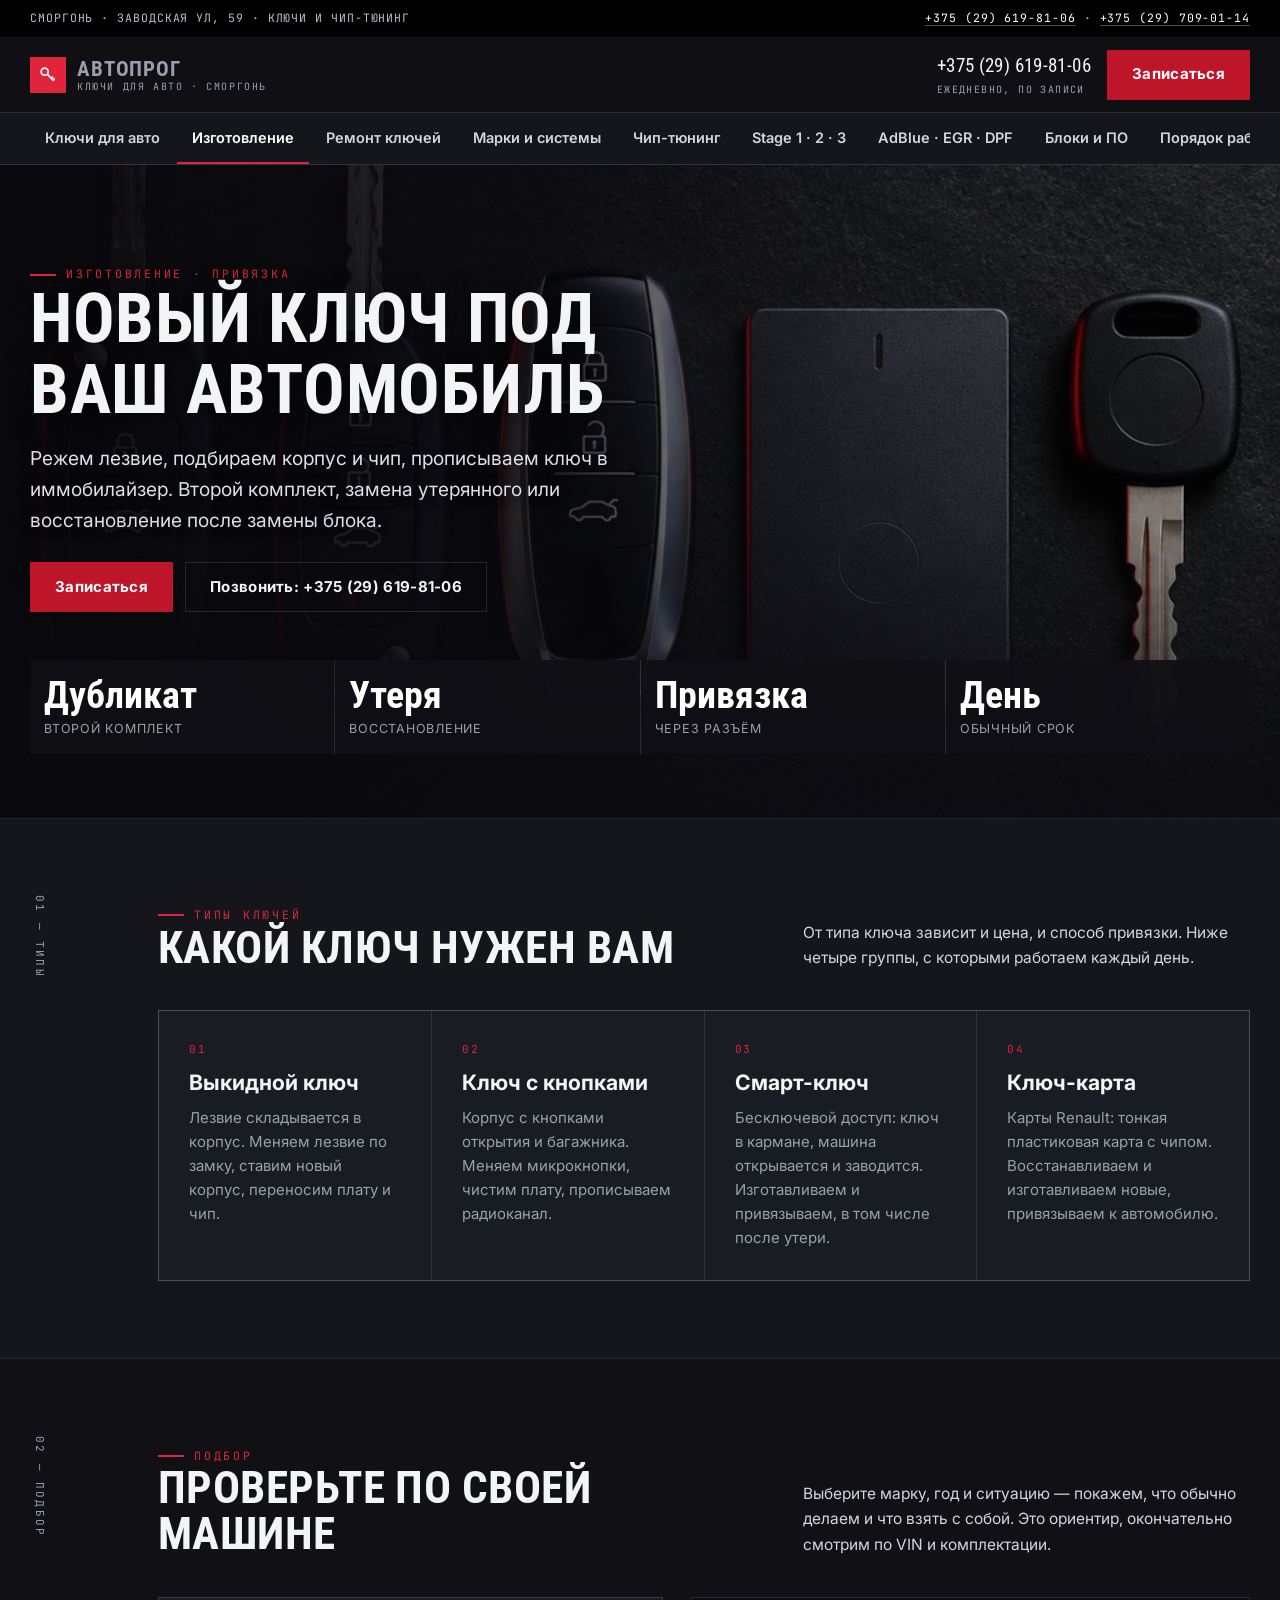
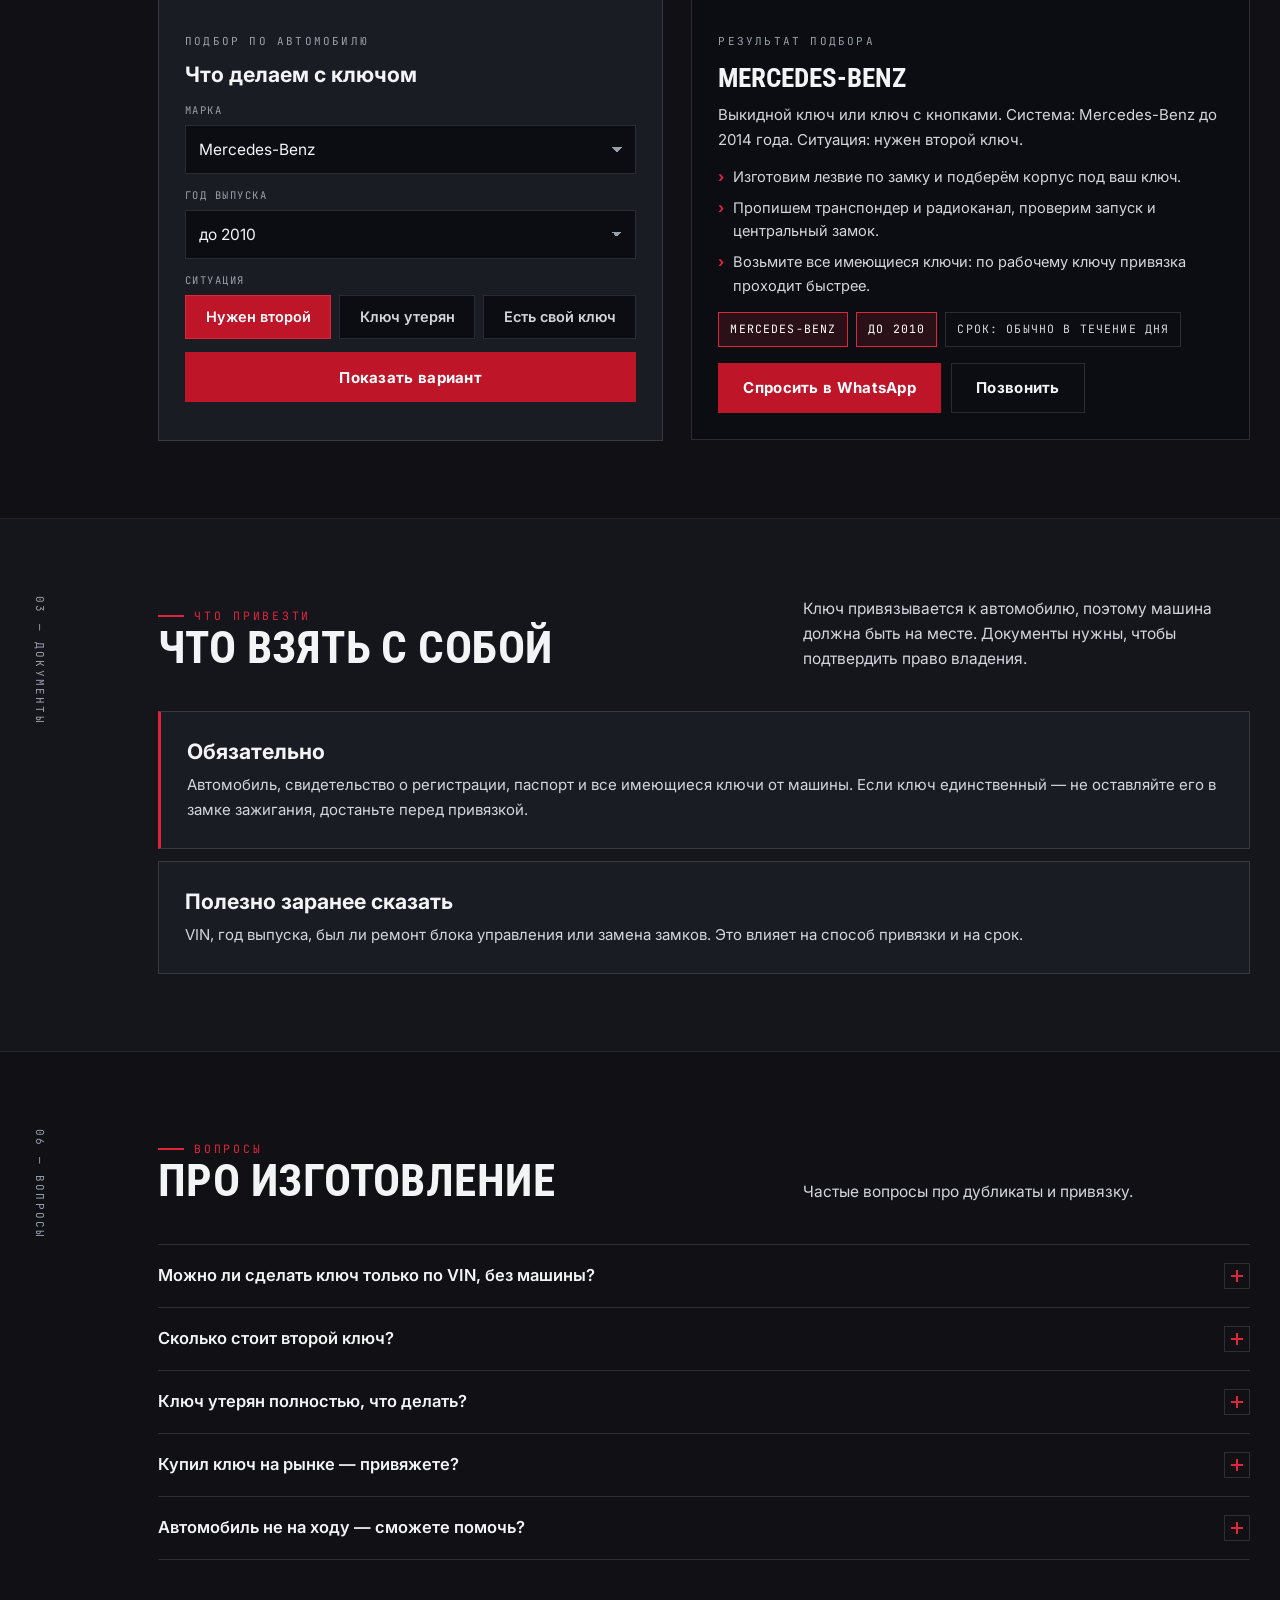
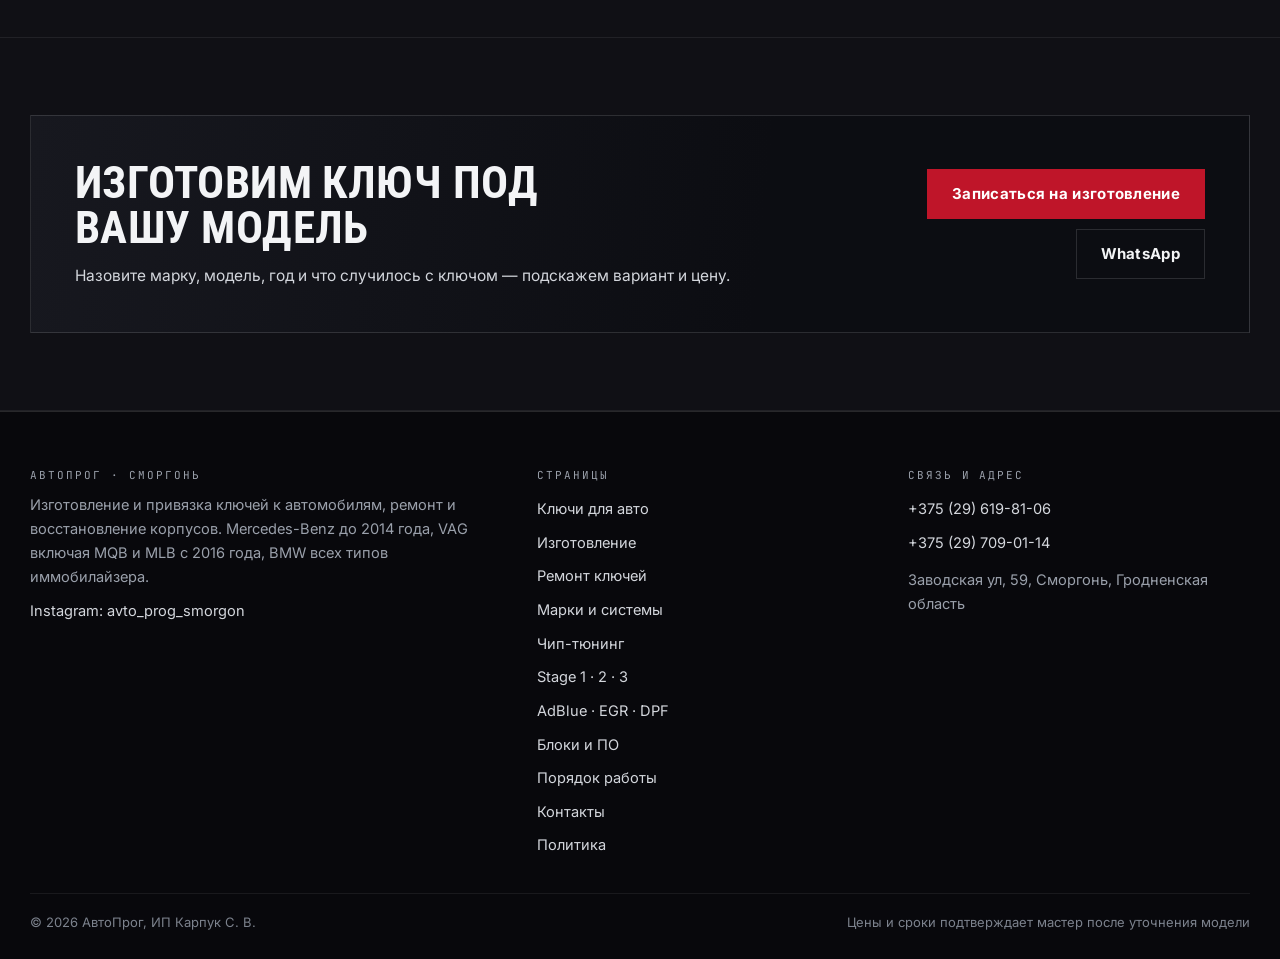
==== commit 58d55a94: "Добавлен чип-тюнинг: 4 страницы (чип-тюнинг, Stage, экология, блоки и ПО), блок на главной, меню 11 " ====
--- a/izgotovlenie.html
+++ b/izgotovlenie.html
@@ -29,7 +29,7 @@
 <link rel="stylesheet" href="assets/css/site.v1.css">
 </head><body>
 <div class="topbar"><div class="wrap topbar__in">
-<span>Сморгонь · Заводская ул, 59 · изготовление и ремонт ключей</span>
+<span>Сморгонь · Заводская ул, 59 · ключи и чип-тюнинг</span>
 <span><a href="tel:+375296198106">+375 (29) 619-81-06</a> · <a href="tel:+375297090114">+375 (29) 709-01-14</a></span>
 </div></div>
 <header class="hdr"><div class="wrap hdr__in">
@@ -39,14 +39,14 @@
 <a class="btn" href="kontakty.html">Записаться</a>
 <button class="burger" id="burger" aria-label="Меню" aria-expanded="false" aria-controls="drawer"><span></span><span></span><span></span></button>
 </div></header>
-<nav class="strip" aria-label="Страницы"><div class="wrap strip__in"><a href="index.html">Ключи для авто</a><a href="izgotovlenie.html" aria-current="page">Изготовление</a><a href="remont.html">Ремонт ключей</a><a href="marki.html">Марки и системы</a><a href="poryadok.html">Порядок работы</a><a href="kontakty.html">Контакты</a><a href="politika.html">Политика</a></div></nav>
+<nav class="strip" aria-label="Страницы"><div class="wrap strip__in"><a href="index.html">Ключи для авто</a><a href="izgotovlenie.html" aria-current="page">Изготовление</a><a href="remont.html">Ремонт ключей</a><a href="marki.html">Марки и системы</a><a href="chip-tyuning.html">Чип-тюнинг</a><a href="stage.html">Stage 1 · 2 · 3</a><a href="ekologiya.html">AdBlue · EGR · DPF</a><a href="bloki.html">Блоки и ПО</a><a href="poryadok.html">Порядок работы</a><a href="kontakty.html">Контакты</a><a href="politika.html">Политика</a></div></nav>
 <main>
-<section class="hero"><div class="hero__bg"><img src="assets/img/keys.jpg" alt="Шесть разных автомобильных ключей на тёмной поверхности" fetchpriority="high"></div><div class="wrap hero__in"><span class="kick">Изготовление · привязка</span><h1>Новый ключ под ваш автомобиль</h1><p class="hero__lead">Режем лезвие, подбираем корпус и чип, прописываем ключ в иммобилайзер. Второй комплект, замена утерянного или восстановление после замены блока.</p><div class="hero__cta"><a class="btn" href="kontakty.html">Записаться</a><a class="btn btn--ghost" href="tel:+375296198106">Позвонить: +375 (29) 619-81-06</a></div><div class="hero__figs"><div><b>Дубликат</b><span>второй комплект</span></div><div><b>Утеря</b><span>восстановление</span></div><div><b>Привязка</b><span>через разъём</span></div><div><b>День</b><span>обычный срок</span></div></div></div></section><section class="band band--alt"><div class="wrap"><div class="sect sect--side"><div class="sect__side"><span class="mono">01 — типы</span></div><div class="sect__main"><div class="sect__head"><div><span class="kick">Типы ключей</span><h2>Какой ключ нужен вам</h2></div><p>От типа ключа зависит и цена, и способ привязки. Ниже четыре группы, с которыми работаем каждый день.</p></div><div class="cards"><div class="card"><span class="card__n">01</span><h3>Выкидной ключ</h3><p>Лезвие складывается в корпус. Меняем лезвие по замку, ставим новый корпус, переносим плату и чип.</p></div><div class="card"><span class="card__n">02</span><h3>Ключ с кнопками</h3><p>Корпус с кнопками открытия и багажника. Меняем микрокнопки, чистим плату, прописываем радиоканал.</p></div><div class="card"><span class="card__n">03</span><h3>Смарт-ключ</h3><p>Бесключевой доступ: ключ в кармане, машина открывается и заводится. Изготавливаем и привязываем, в том числе после утери.</p></div><div class="card"><span class="card__n">04</span><h3>Ключ-карта</h3><p>Карты Renault: тонкая пластиковая карта с чипом. Восстанавливаем и изготавливаем новые, привязываем к автомобилю.</p></div></div></div></div></div></section><section class="band "><div class="wrap"><div class="sect sect--side"><div class="sect__side"><span class="mono">02 — подбор</span></div><div class="sect__main"><div class="sect__head"><div><span class="kick">Подбор</span><h2>Проверьте по своей машине</h2></div><p>Выберите марку, год и ситуацию — покажем, что обычно делаем и что взять с собой. Это ориентир, окончательно смотрим по VIN и комплектации.</p></div><div class="pick"><div class="pick__form"><span class="mono">Подбор по автомобилю</span><h3 style="margin:8px 0 14px">Что делаем с ключом</h3><div class="fld"><label for="keyMake">Марка</label><select id="keyMake"><option value="mercedes">Mercedes-Benz</option><option value="vag">Volkswagen, Audi, Skoda, Seat</option><option value="bmw">BMW</option><option value="renault">Renault</option><option value="other">Другая марка</option></select></div><div class="fld"><label for="keyYear">Год выпуска</label><select id="keyYear"><option value="old">до 2010</option><option value="mid">2011–2015</option><option value="new">2016–2019</option><option value="fresh">2020 и новее</option></select></div><div class="fld"><label>Ситуация</label><div class="seg" id="keySeg"><button type="button" data-t="second" aria-pressed="true">Нужен второй</button><button type="button" data-t="lost" aria-pressed="false">Ключ утерян</button><button type="button" data-t="bind" aria-pressed="false">Есть свой ключ</button></div></div><button class="btn" type="button" id="pickGo" style="width:100%">Показать вариант</button><p class="msg" id="pickMsg"></p></div><div class="pick__out" id="pickOut2"></div></div></div></div></div></section><section class="band band--alt"><div class="wrap"><div class="sect sect--side"><div class="sect__side"><span class="mono">03 — документы</span></div><div class="sect__main"><div class="sect__head"><div><span class="kick">Что привезти</span><h2>Что взять с собой</h2></div><p>Ключ привязывается к автомобилю, поэтому машина должна быть на месте. Документы нужны, чтобы подтвердить право владения.</p></div><div class="plate plate--warn"><h3>Обязательно</h3><p>Автомобиль, свидетельство о регистрации, паспорт и все имеющиеся ключи от машины. Если ключ единственный — не оставляйте его в замке зажигания, достаньте перед привязкой.</p></div><div class="plate" style="margin-top:12px"><h3>Полезно заранее сказать</h3><p>VIN, год выпуска, был ли ремонт блока управления или замена замков. Это влияет на способ привязки и на срок.</p></div></div></div></div></section><section class="band "><div class="wrap"><div class="sect sect--side"><div class="sect__side"><span class="mono">05 — вопросы</span></div><div class="sect__main"><div class="sect__head"><div><span class="kick">Вопросы</span><h2>Про изготовление</h2></div><p>Частые вопросы про дубликаты и привязку.</p></div><div class="faq"><div class="faq__i" data-open="false"><button class="faq__q" type="button" aria-expanded="false">Можно ли сделать ключ только по VIN, без машины?<i></i></button><div class="faq__a"><p>Для части моделей да, но не для всех: многое зависит от типа иммобилайзера. Привозите автомобиль — так надёжнее и быстрее.</p></div></div><div class="faq__i" data-open="false"><button class="faq__q" type="button" aria-expanded="false">Сколько стоит второй ключ?<i></i></button><div class="faq__a"><p>Цена зависит от типа ключа и системы привязки: смарт-ключ дороже выкидного, редкие корпуса тоже влияют. Назовите модель — скажем цену до приезда.</p></div></div><div class="faq__i" data-open="false"><button class="faq__q" type="button" aria-expanded="false">Ключ утерян полностью, что делать?<i></i></button><div class="faq__a"><p>Приезжайте на машине. Для многих моделей изготовим новый ключ и привяжем, при необходимости удалим из памяти утерянный.</p></div></div><div class="faq__i" data-open="false"><button class="faq__q" type="button" aria-expanded="false">Купил ключ на рынке — привяжете?<i></i></button><div class="faq__a"><p>Да, если он подходит по частоте и типу чипа. Проверим на месте; если не подойдёт — подберём свой.</p></div></div><div class="faq__i" data-open="false"><button class="faq__q" type="button" aria-expanded="false">Автомобиль не на ходу — сможете помочь?<i></i></button><div class="faq__a"><p>Скажите об этом заранее: по части моделей привязку можно сделать без запуска двигателя, но нужен доступ к разъёму и питание.</p></div></div></div></div></div></div></section><section class="band"><div class="wrap"><div class="cta"><div><h2>Изготовим ключ под вашу модель</h2><p>Назовите марку, модель, год и что случилось с ключом — подскажем вариант и цену.</p></div><div class="cta__act"><a class="btn" href="kontakty.html">Записаться на изготовление</a><a class="btn btn--ghost" href="https://wa.me/375296198106">WhatsApp</a></div></div></div></section></main>
+<section class="hero"><div class="hero__bg"><img src="assets/img/keys.jpg" alt="Шесть разных автомобильных ключей на тёмной поверхности" fetchpriority="high"></div><div class="wrap hero__in"><span class="kick">Изготовление · привязка</span><h1>Новый ключ под ваш автомобиль</h1><p class="hero__lead">Режем лезвие, подбираем корпус и чип, прописываем ключ в иммобилайзер. Второй комплект, замена утерянного или восстановление после замены блока.</p><div class="hero__cta"><a class="btn" href="kontakty.html">Записаться</a><a class="btn btn--ghost" href="tel:+375296198106">Позвонить: +375 (29) 619-81-06</a></div><div class="hero__figs"><div><b>Дубликат</b><span>второй комплект</span></div><div><b>Утеря</b><span>восстановление</span></div><div><b>Привязка</b><span>через разъём</span></div><div><b>День</b><span>обычный срок</span></div></div></div></section><section class="band band--alt"><div class="wrap"><div class="sect sect--side"><div class="sect__side"><span class="mono">01 — типы</span></div><div class="sect__main"><div class="sect__head"><div><span class="kick">Типы ключей</span><h2>Какой ключ нужен вам</h2></div><p>От типа ключа зависит и цена, и способ привязки. Ниже четыре группы, с которыми работаем каждый день.</p></div><div class="cards"><div class="card"><span class="card__n">01</span><h3>Выкидной ключ</h3><p>Лезвие складывается в корпус. Меняем лезвие по замку, ставим новый корпус, переносим плату и чип.</p></div><div class="card"><span class="card__n">02</span><h3>Ключ с кнопками</h3><p>Корпус с кнопками открытия и багажника. Меняем микрокнопки, чистим плату, прописываем радиоканал.</p></div><div class="card"><span class="card__n">03</span><h3>Смарт-ключ</h3><p>Бесключевой доступ: ключ в кармане, машина открывается и заводится. Изготавливаем и привязываем, в том числе после утери.</p></div><div class="card"><span class="card__n">04</span><h3>Ключ-карта</h3><p>Карты Renault: тонкая пластиковая карта с чипом. Восстанавливаем и изготавливаем новые, привязываем к автомобилю.</p></div></div></div></div></div></section><section class="band "><div class="wrap"><div class="sect sect--side"><div class="sect__side"><span class="mono">02 — подбор</span></div><div class="sect__main"><div class="sect__head"><div><span class="kick">Подбор</span><h2>Проверьте по своей машине</h2></div><p>Выберите марку, год и ситуацию — покажем, что обычно делаем и что взять с собой. Это ориентир, окончательно смотрим по VIN и комплектации.</p></div><div class="pick"><div class="pick__form"><span class="mono">Подбор по автомобилю</span><h3 style="margin:8px 0 14px">Что делаем с ключом</h3><div class="fld"><label for="keyMake">Марка</label><select id="keyMake"><option value="mercedes">Mercedes-Benz</option><option value="vag">Volkswagen, Audi, Skoda, Seat</option><option value="bmw">BMW</option><option value="renault">Renault</option><option value="other">Другая марка</option></select></div><div class="fld"><label for="keyYear">Год выпуска</label><select id="keyYear"><option value="old">до 2010</option><option value="mid">2011–2015</option><option value="new">2016–2019</option><option value="fresh">2020 и новее</option></select></div><div class="fld"><label>Ситуация</label><div class="seg" id="keySeg"><button type="button" data-t="second" aria-pressed="true">Нужен второй</button><button type="button" data-t="lost" aria-pressed="false">Ключ утерян</button><button type="button" data-t="bind" aria-pressed="false">Есть свой ключ</button></div></div><button class="btn" type="button" id="pickGo" style="width:100%">Показать вариант</button><p class="msg" id="pickMsg"></p></div><div class="pick__out" id="pickOut2"></div></div></div></div></div></section><section class="band band--alt"><div class="wrap"><div class="sect sect--side"><div class="sect__side"><span class="mono">03 — документы</span></div><div class="sect__main"><div class="sect__head"><div><span class="kick">Что привезти</span><h2>Что взять с собой</h2></div><p>Ключ привязывается к автомобилю, поэтому машина должна быть на месте. Документы нужны, чтобы подтвердить право владения.</p></div><div class="plate plate--warn"><h3>Обязательно</h3><p>Автомобиль, свидетельство о регистрации, паспорт и все имеющиеся ключи от машины. Если ключ единственный — не оставляйте его в замке зажигания, достаньте перед привязкой.</p></div><div class="plate" style="margin-top:12px"><h3>Полезно заранее сказать</h3><p>VIN, год выпуска, был ли ремонт блока управления или замена замков. Это влияет на способ привязки и на срок.</p></div></div></div></div></section><section class="band "><div class="wrap"><div class="sect sect--side"><div class="sect__side"><span class="mono">06 — вопросы</span></div><div class="sect__main"><div class="sect__head"><div><span class="kick">Вопросы</span><h2>Про изготовление</h2></div><p>Частые вопросы про дубликаты и привязку.</p></div><div class="faq"><div class="faq__i" data-open="false"><button class="faq__q" type="button" aria-expanded="false">Можно ли сделать ключ только по VIN, без машины?<i></i></button><div class="faq__a"><p>Для части моделей да, но не для всех: многое зависит от типа иммобилайзера. Привозите автомобиль — так надёжнее и быстрее.</p></div></div><div class="faq__i" data-open="false"><button class="faq__q" type="button" aria-expanded="false">Сколько стоит второй ключ?<i></i></button><div class="faq__a"><p>Цена зависит от типа ключа и системы привязки: смарт-ключ дороже выкидного, редкие корпуса тоже влияют. Назовите модель — скажем цену до приезда.</p></div></div><div class="faq__i" data-open="false"><button class="faq__q" type="button" aria-expanded="false">Ключ утерян полностью, что делать?<i></i></button><div class="faq__a"><p>Приезжайте на машине. Для многих моделей изготовим новый ключ и привяжем, при необходимости удалим из памяти утерянный.</p></div></div><div class="faq__i" data-open="false"><button class="faq__q" type="button" aria-expanded="false">Купил ключ на рынке — привяжете?<i></i></button><div class="faq__a"><p>Да, если он подходит по частоте и типу чипа. Проверим на месте; если не подойдёт — подберём свой.</p></div></div><div class="faq__i" data-open="false"><button class="faq__q" type="button" aria-expanded="false">Автомобиль не на ходу — сможете помочь?<i></i></button><div class="faq__a"><p>Скажите об этом заранее: по части моделей привязку можно сделать без запуска двигателя, но нужен доступ к разъёму и питание.</p></div></div></div></div></div></div></section><section class="band"><div class="wrap"><div class="cta"><div><h2>Изготовим ключ под вашу модель</h2><p>Назовите марку, модель, год и что случилось с ключом — подскажем вариант и цену.</p></div><div class="cta__act"><a class="btn" href="kontakty.html">Записаться на изготовление</a><a class="btn btn--ghost" href="https://wa.me/375296198106">WhatsApp</a></div></div></div></section></main>
 <footer class="foot"><div class="wrap">
 <div class="foot__grid">
 <div><h4>АвтоПрог · Сморгонь</h4><p>Изготовление и привязка ключей к автомобилям, ремонт и восстановление корпусов. Mercedes-Benz до 2014 года, VAG включая MQB и MLB с 2016 года, BMW всех типов иммобилайзера.</p>
 <p style="margin-top:10px"><a href="https://www.instagram.com/avto_prog_smorgon/" target="_blank" rel="noopener" style="padding:0">Instagram: avto_prog_smorgon</a></p></div>
-<div><h4>Страницы</h4><a href="index.html">Ключи для авто</a><a href="izgotovlenie.html">Изготовление</a><a href="remont.html">Ремонт ключей</a><a href="marki.html">Марки и системы</a><a href="poryadok.html">Порядок работы</a><a href="kontakty.html">Контакты</a><a href="politika.html">Политика</a></div>
+<div><h4>Страницы</h4><a href="index.html">Ключи для авто</a><a href="izgotovlenie.html">Изготовление</a><a href="remont.html">Ремонт ключей</a><a href="marki.html">Марки и системы</a><a href="chip-tyuning.html">Чип-тюнинг</a><a href="stage.html">Stage 1 · 2 · 3</a><a href="ekologiya.html">AdBlue · EGR · DPF</a><a href="bloki.html">Блоки и ПО</a><a href="poryadok.html">Порядок работы</a><a href="kontakty.html">Контакты</a><a href="politika.html">Политика</a></div>
 <div><h4>Связь и адрес</h4>
 <a href="tel:+375296198106">+375 (29) 619-81-06</a><a href="tel:+375297090114">+375 (29) 709-01-14</a>
 <p style="margin-top:8px">Заводская ул, 59, Сморгонь, Гродненская область</p></div>
@@ -61,7 +61,7 @@
 </div>
 <div class="drawer" id="drawer" data-open="false" aria-hidden="true"><div class="drawer__inner">
 <div class="drawer__top"><span class="mono">Меню</span><button class="drawer__close" id="drawerClose" aria-label="Закрыть меню"></button></div>
-<a href="index.html">Ключи для авто</a><a href="izgotovlenie.html">Изготовление</a><a href="remont.html">Ремонт ключей</a><a href="marki.html">Марки и системы</a><a href="poryadok.html">Порядок работы</a><a href="kontakty.html">Контакты</a><a href="politika.html">Политика</a>
+<a href="index.html">Ключи для авто</a><a href="izgotovlenie.html">Изготовление</a><a href="remont.html">Ремонт ключей</a><a href="marki.html">Марки и системы</a><a href="chip-tyuning.html">Чип-тюнинг</a><a href="stage.html">Stage 1 · 2 · 3</a><a href="ekologiya.html">AdBlue · EGR · DPF</a><a href="bloki.html">Блоки и ПО</a><a href="poryadok.html">Порядок работы</a><a href="kontakty.html">Контакты</a><a href="politika.html">Политика</a>
 <a class="btn" href="https://wa.me/375296198106" target="_blank" rel="noopener" style="margin-top:18px">Написать в WhatsApp</a>
 </div></div>
 <script src="assets/js/main.v1.js" defer></script>
--- a/assets/css/site.v1.css
+++ b/assets/css/site.v1.css
@@ -204,3 +204,60 @@
 .is-locked{overflow:hidden}
 [hidden]{display:none!important}
 @media(prefers-reduced-motion:reduce){*{transition:none!important;animation:none!important}}
+
+
+/* ==== чип-тюнинг ==== */
+.stage3{display:grid;gap:1px;background:var(--line);border:1px solid var(--line)}
+@media(min-width:820px){.stage3{grid-template-columns:repeat(3,1fr)}}
+.stage3__i{background:var(--panel);padding:clamp(18px,2.4vw,26px);display:flex;flex-direction:column;gap:8px;position:relative}
+.stage3__i[data-pick="true"]{background:#20222C;box-shadow:inset 0 0 0 1px var(--red)}
+.stage3__t{display:flex;align-items:baseline;gap:8px}
+.stage3__t b{font-family:var(--f-d);font-size:1.5rem;text-transform:uppercase;letter-spacing:.02em;color:#fff}
+.stage3__t span{font-family:var(--f-m);font-size:10.5px;letter-spacing:.16em;text-transform:uppercase;color:var(--red)}
+.stage3__i p{font-size:14.8px;color:var(--mut);line-height:1.55}
+.stage3__l{margin-top:auto;padding-top:10px;border-top:1px solid var(--line2);font-family:var(--f-m);font-size:10.5px;letter-spacing:.12em;text-transform:uppercase;color:var(--ink2)}
+
+/* график */
+.dyno{background:#0C0D12;border:1px solid var(--line);padding:clamp(14px,2vw,22px)}
+.dyno svg{display:block;width:100%;height:auto}
+.dyno .grid line{stroke:rgba(255,255,255,.07);stroke-width:1}
+.dyno .axis{stroke:rgba(255,255,255,.25);stroke-width:1}
+.dyno .stock{fill:none;stroke:#7C828D;stroke-width:2.4;stroke-dasharray:6 5}
+.dyno .tuned{fill:none;stroke:var(--red);stroke-width:3;stroke-linecap:round;transition:d .5s ease}
+.dyno .lbl{font-family:var(--f-m);font-size:10px;letter-spacing:.1em;text-transform:uppercase;fill:#9AA0AB}
+.dyno .leg{display:flex;gap:16px;flex-wrap:wrap;margin-top:12px;font-family:var(--f-m);font-size:10.5px;letter-spacing:.1em;text-transform:uppercase;color:var(--ink2)}
+.dyno .leg i{display:inline-block;width:22px;height:3px;margin-right:7px;vertical-align:middle}
+.dyno__seg{display:flex;gap:7px;flex-wrap:wrap;margin-bottom:12px}
+.dyno__seg button{flex:1 1 auto;min-height:42px;padding:0 12px;background:#0C0D12;border:1px solid var(--line);color:var(--ink2);font:600 13.5px/1 var(--f-t);cursor:pointer}
+.dyno__seg button[aria-pressed="true"]{background:var(--red-d);border-color:var(--red);color:#fff}
+
+/* сборщик работ */
+.build{display:grid;gap:14px}
+@media(min-width:900px){.build{grid-template-columns:minmax(0,1.15fr) minmax(0,.85fr);align-items:start}}
+.build__list{display:grid;gap:1px;background:var(--line);border:1px solid var(--line)}
+.build__row{display:flex;align-items:flex-start;gap:11px;background:var(--panel);padding:13px 15px;cursor:pointer}
+.build__row:hover{background:var(--panel2)}
+.build__row input{width:19px;height:19px;margin:2px 0 0;accent-color:var(--red);flex:none}
+.build__row b{display:block;font:600 15px/1.3 var(--f-t);color:#fff}
+.build__row span{display:block;font-size:13.4px;color:var(--mut);margin-top:2px}
+.build__out{background:#0C0D12;border:1px solid var(--line);padding:clamp(16px,2.2vw,22px);position:sticky;top:110px}
+.build__out h3{font-family:var(--f-d);font-size:1.3rem;text-transform:uppercase;margin-bottom:6px}
+.build__out p{font-size:14.4px;color:var(--ink2)}
+.build__cnt{display:flex;align-items:baseline;gap:8px;margin:12px 0}
+.build__cnt b{font-family:var(--f-d);font-size:2rem;color:var(--red);line-height:1}
+.build__cnt span{font-family:var(--f-m);font-size:10.5px;letter-spacing:.12em;text-transform:uppercase;color:var(--mut)}
+@media(max-width:899px){.build__out{position:static}}
+
+/* плашка предупреждения */
+.note{background:rgba(224,36,60,.07);border:1px solid rgba(224,36,60,.35);border-left:3px solid var(--red);padding:clamp(15px,2vw,20px)}
+.note h3{font-family:var(--f-t);font-weight:700;font-size:15.5px;text-transform:none;letter-spacing:0;color:#fff;margin-bottom:5px}
+.note p{font-size:14.4px;color:var(--ink2);line-height:1.6}
+
+/* спецификация */
+.spec{width:100%;border-collapse:collapse;font-size:14.6px}
+.spec th,.spec td{text-align:left;padding:11px 12px;border-bottom:1px solid var(--line2);vertical-align:top}
+.spec th{font-family:var(--f-m);font-size:10.5px;letter-spacing:.12em;text-transform:uppercase;color:var(--mut);font-weight:400}
+.spec td:first-child{color:#fff;font-weight:600}
+.spec td{color:var(--ink2)}
+.spec tr:hover td{background:rgba(255,255,255,.03)}
+.spec__wrap{overflow-x:auto;border:1px solid var(--line)}
